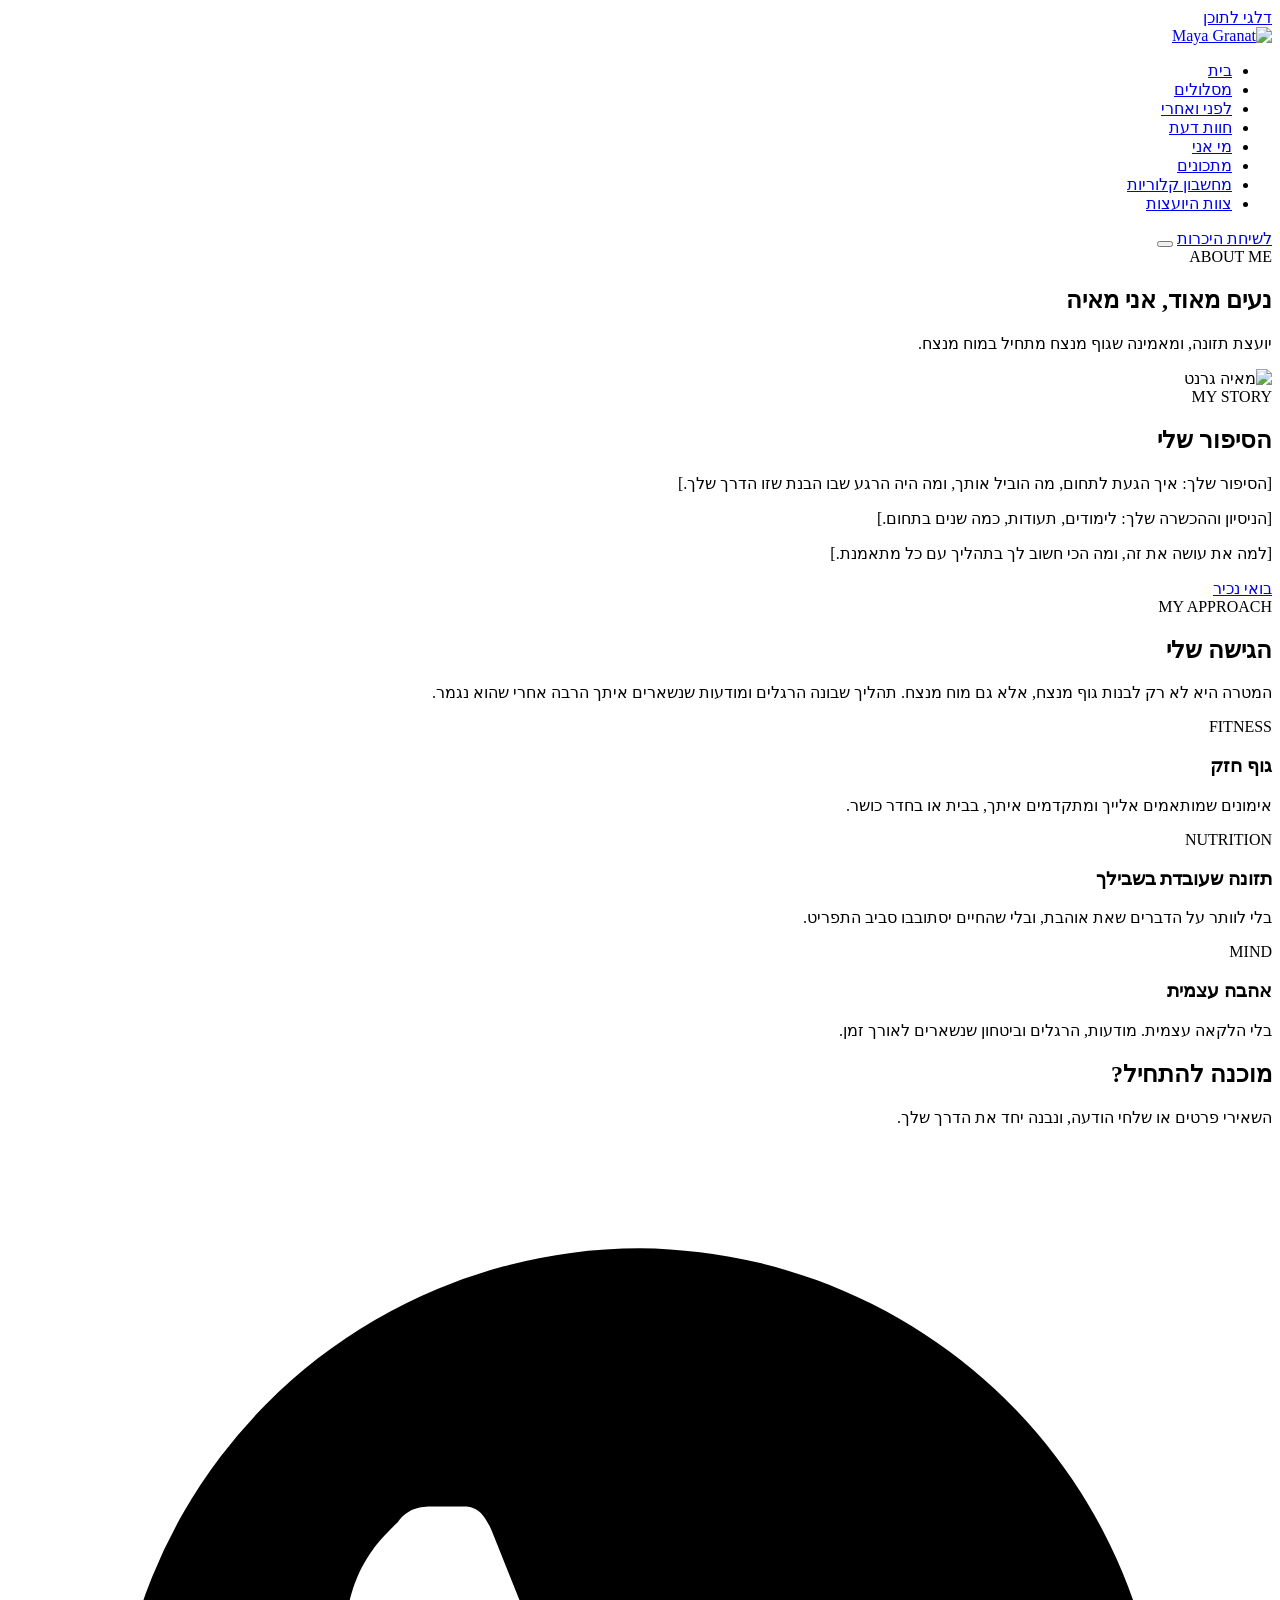
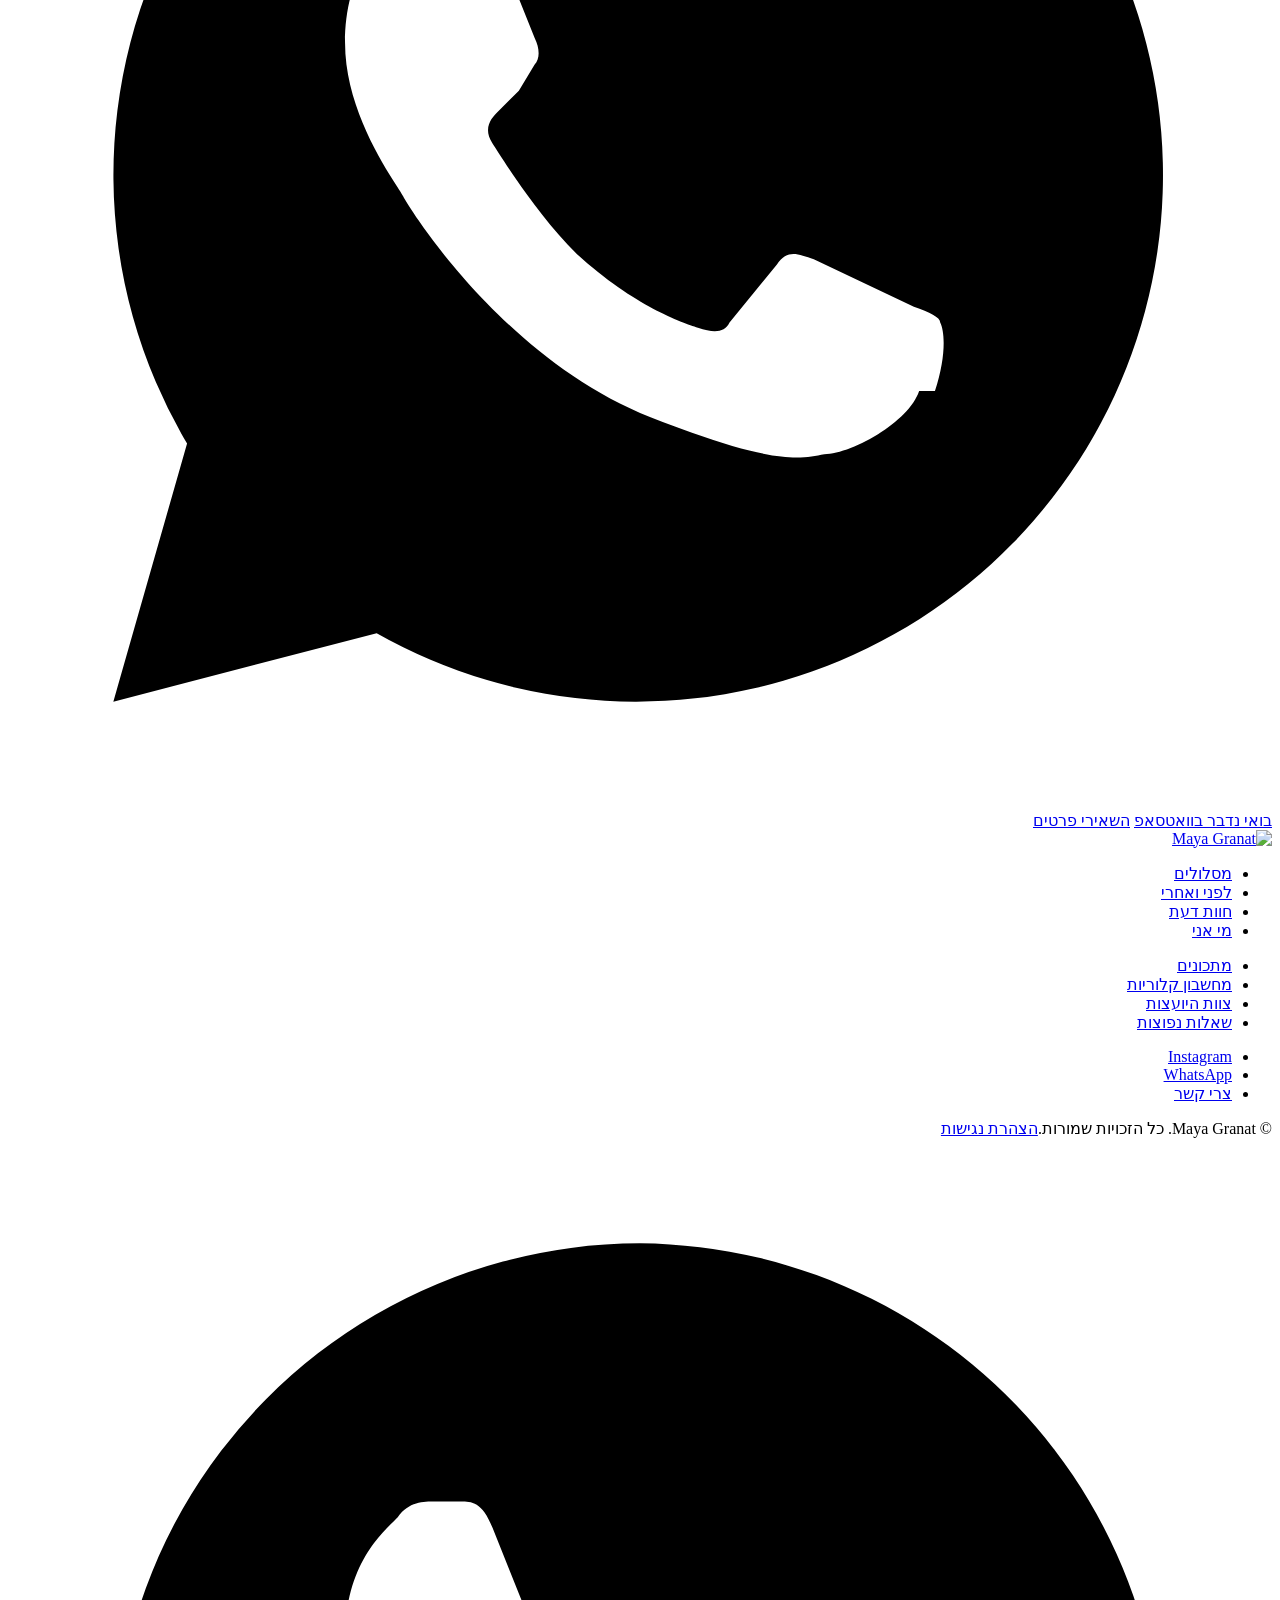
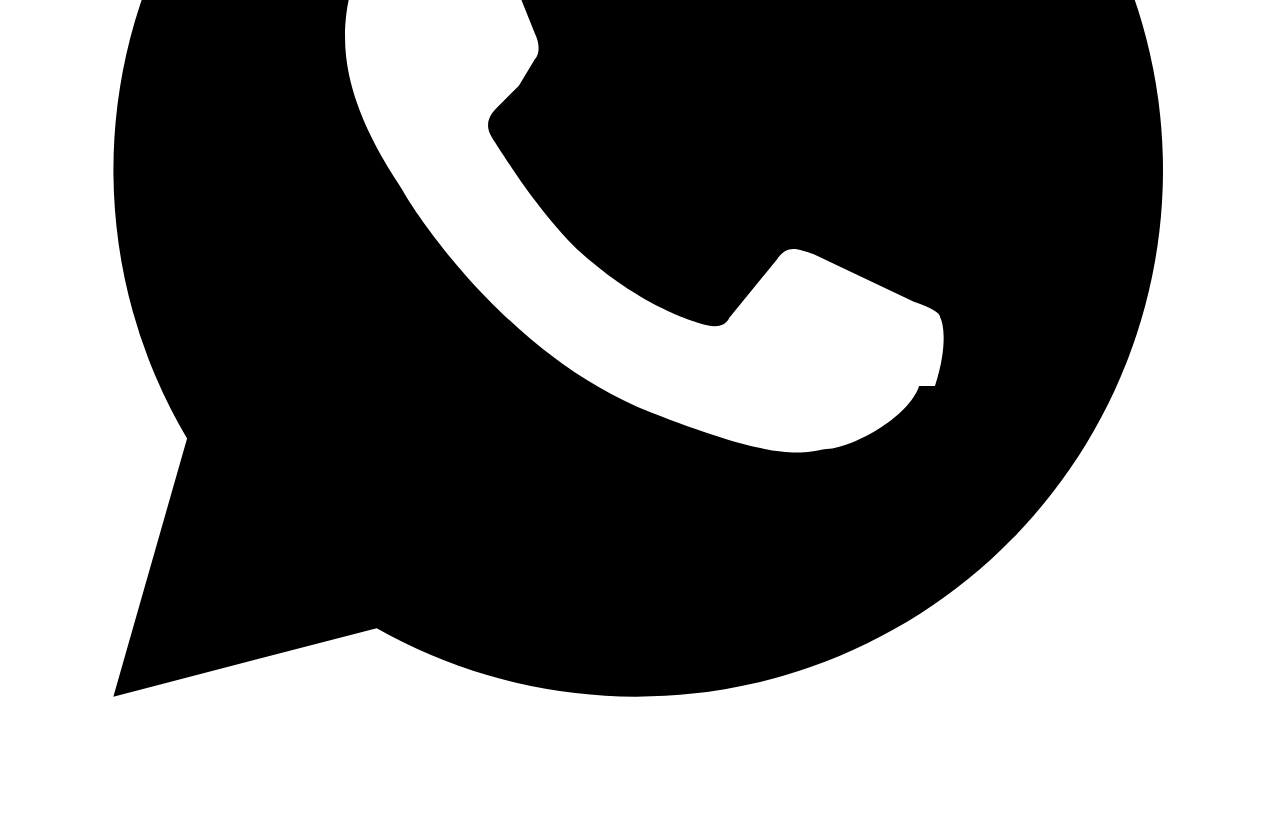
==== about.html @ b2dbed7e "Add files via upload" ====
<!DOCTYPE html>
<html lang="he" dir="rtl">
<head>
<meta charset="utf-8">
<meta name="viewport" content="width=device-width, initial-scale=1">
<title>מי אני | מאיה גרנט</title>
<meta name="description" content="מאיה גרנט, יועצת תזונה. ליווי בתזונה, אימונים ומיינד מתוך אהבה עצמית ובלי הלקאה עצמית.">
<meta name="robots" content="noindex, nofollow">
<meta property="og:title" content="מי אני | מאיה גרנט">
<meta property="og:description" content="מאיה גרנט, יועצת תזונה. ליווי בתזונה, אימונים ומיינד מתוך אהבה עצמית ובלי הלקאה עצמית.">
<meta property="og:image" content="https://mayagranat.com/assets/hero-1400.jpg">
<meta property="og:locale" content="he_IL">
<link rel="icon" type="image/png" href="assets/logo-mark-red.png">
<link rel="preconnect" href="https://fonts.googleapis.com">
<link rel="preconnect" href="https://fonts.gstatic.com" crossorigin>
<link href="https://fonts.googleapis.com/css2?family=Heebo:wght@200;300;400;500;600&display=swap" rel="stylesheet">
<link rel="stylesheet" href="assets/site.css">
</head>
<body class="page-about">
<a class="skip" href="#main">דלגי לתוכן</a>

<header id="hdr">
  <div class="wrap">
    <a href="index.html" aria-label="מאיה גרנט – דף הבית"><img class="mark" src="assets/logo-mark-cream.png" alt="Maya Granat"></a>
    <nav id="nav" aria-label="תפריט ראשי">
      <ul>
        <li><a data-p="index" href="index.html">בית</a></li>
        <li><a data-p="tracks" href="tracks.html">מסלולים</a></li>
        <li><a data-p="results" href="results.html">לפני ואחרי</a></li>
        <li><a data-p="reviews" href="reviews.html">חוות דעת</a></li>
        <li><a data-p="about" href="about.html">מי אני</a></li>
        <li><a data-p="recipes" href="recipes.html">מתכונים</a></li>
        <li><a data-p="calculator" href="calculator.html">מחשבון קלוריות</a></li>
        <li><a data-p="team" href="team.html">צוות היועצות</a></li>
      </ul>
    </nav>
    <a class="btn btn-red hdr-cta" href="index.html#contact">לשיחת היכרות</a>
    <button class="burger" aria-label="פתיחת תפריט" aria-controls="nav"><span></span><span></span><span></span></button>
  </div>
</header>

<main id="main">
<section class="page-hero">
  <div class="wrap">
    <span class="eyebrow">ABOUT ME</span>
    <h1>נעים מאוד, <b>אני מאיה</b></h1>
    <p class="lead">יועצת תזונה, ומאמינה שגוף מנצח מתחיל במוח מנצח.</p>
  </div>
</section>
<section>
  <div class="wrap about-grid">
    <div class="photo reveal"><picture><source srcset="assets/hero-800.webp" type="image/webp"><img src="assets/hero-1400.jpg" alt="מאיה גרנט" loading="lazy"></picture></div>
    <div class="reveal">
      <span class="eyebrow">MY STORY</span>
      <h2>הסיפור <b>שלי</b></h2>
      <p>[הסיפור שלך: איך הגעת לתחום, מה הוביל אותך, ומה היה הרגע שבו הבנת שזו הדרך שלך.]</p>
      <p>[הניסיון וההכשרה שלך: לימודים, תעודות, כמה שנים בתחום.]</p>
      <p>[למה את עושה את זה, ומה הכי חשוב לך בתהליך עם כל מתאמנת.]</p>
      <a class="btn btn-red wa-link" href="#" target="_blank" rel="noopener" style="margin-top:14px">בואי נכיר</a>
    </div>
  </div>
</section>
<section style="background:var(--sand)">
  <div class="wrap center">
    <span class="eyebrow">MY APPROACH</span>
    <h2>הגישה <b>שלי</b></h2>
    <p class="lead">המטרה היא לא רק לבנות גוף מנצח, אלא גם מוח מנצח. תהליך שבונה הרגלים ומודעות שנשארים איתך הרבה אחרי שהוא נגמר.</p>
    <div class="values">
      <div class="reveal"><span class="eyebrow">FITNESS</span><h3>גוף חזק</h3><p>אימונים שמותאמים אלייך ומתקדמים איתך, בבית או בחדר כושר.</p></div>
      <div class="reveal"><span class="eyebrow">NUTRITION</span><h3>תזונה שעובדת בשבילך</h3><p>בלי לוותר על הדברים שאת אוהבת, ובלי שהחיים יסתובבו סביב התפריט.</p></div>
      <div class="reveal"><span class="eyebrow">MIND</span><h3>אהבה עצמית</h3><p>בלי הלקאה עצמית. מודעות, הרגלים וביטחון שנשארים לאורך זמן.</p></div>
    </div>
  </div>
</section>
<section class="cta-band">
  <div class="wrap">
    <h2>מוכנה <b>להתחיל?</b></h2>
    <p>השאירי פרטים או שלחי הודעה, ונבנה יחד את הדרך שלך.</p>
    <div class="row">
      <a class="btn btn-cream wa-link" href="#" target="_blank" rel="noopener"><svg viewBox="0 0 24 24" aria-hidden="true"><use href="#wa-i"/></svg>בואי נדבר בוואטסאפ</a>
      <a class="btn btn-line" href="index.html#contact">השאירי פרטים</a>
    </div>
  </div>
</section>
</main>

<footer>
  <div class="wrap">
    <div class="top">
      <a href="index.html"><img class="flogo" src="assets/logo-full-cream.png" alt="Maya Granat"></a>
      <ul><li><a href="tracks.html">מסלולים</a></li><li><a href="results.html">לפני ואחרי</a></li><li><a href="reviews.html">חוות דעת</a></li><li><a href="about.html">מי אני</a></li></ul>
      <ul><li><a href="recipes.html">מתכונים</a></li><li><a href="calculator.html">מחשבון קלוריות</a></li><li><a href="team.html">צוות היועצות</a></li><li><a href="index.html#faq">שאלות נפוצות</a></li></ul>
      <ul><li><a class="ig-link" href="#" target="_blank" rel="noopener">Instagram</a></li><li><a class="wa-link" href="#" target="_blank" rel="noopener">WhatsApp</a></li><li><a href="index.html#contact">צרי קשר</a></li></ul>
    </div>
    <div class="bottom"><span>© <span id="yr"></span> Maya Granat. כל הזכויות שמורות.</span><span><a href="#">הצהרת נגישות</a></span></div>
  </div>
</footer>

<a class="float-wa wa-link" href="#" target="_blank" rel="noopener" aria-label="שליחת הודעה בוואטסאפ"><svg viewBox="0 0 24 24" aria-hidden="true"><use href="#wa-i"/></svg></a>

<svg width="0" height="0" style="position:absolute" aria-hidden="true"><symbol id="wa-i" viewBox="0 0 24 24"><path d="M12 2a10 10 0 0 0-8.6 15.1L2 22l5-1.3A10 10 0 1 0 12 2zm5.3 14.1c-.2.6-1.3 1.2-1.8 1.2-.5.1-1 .2-3.3-.7-2.8-1.1-4.6-4-4.7-4.2-.1-.2-1.1-1.5-1.1-2.9s.7-2 1-2.3c.2-.3.5-.3.7-.3h.5c.2 0 .4 0 .6.5l.8 2c.1.2.1.4 0 .5l-.3.5-.4.4c-.1.1-.3.3-.1.6.2.3.8 1.3 1.6 2.1 1.1 1 2 1.3 2.3 1.4.3.1.5.1.6-.1l.9-1.1c.2-.3.4-.2.7-.1l1.9.9c.3.1.5.2.5.3.1.2.1.7-.1 1.3z"/></symbol></svg>

<script src="assets/site.js"></script>

</body>
</html>
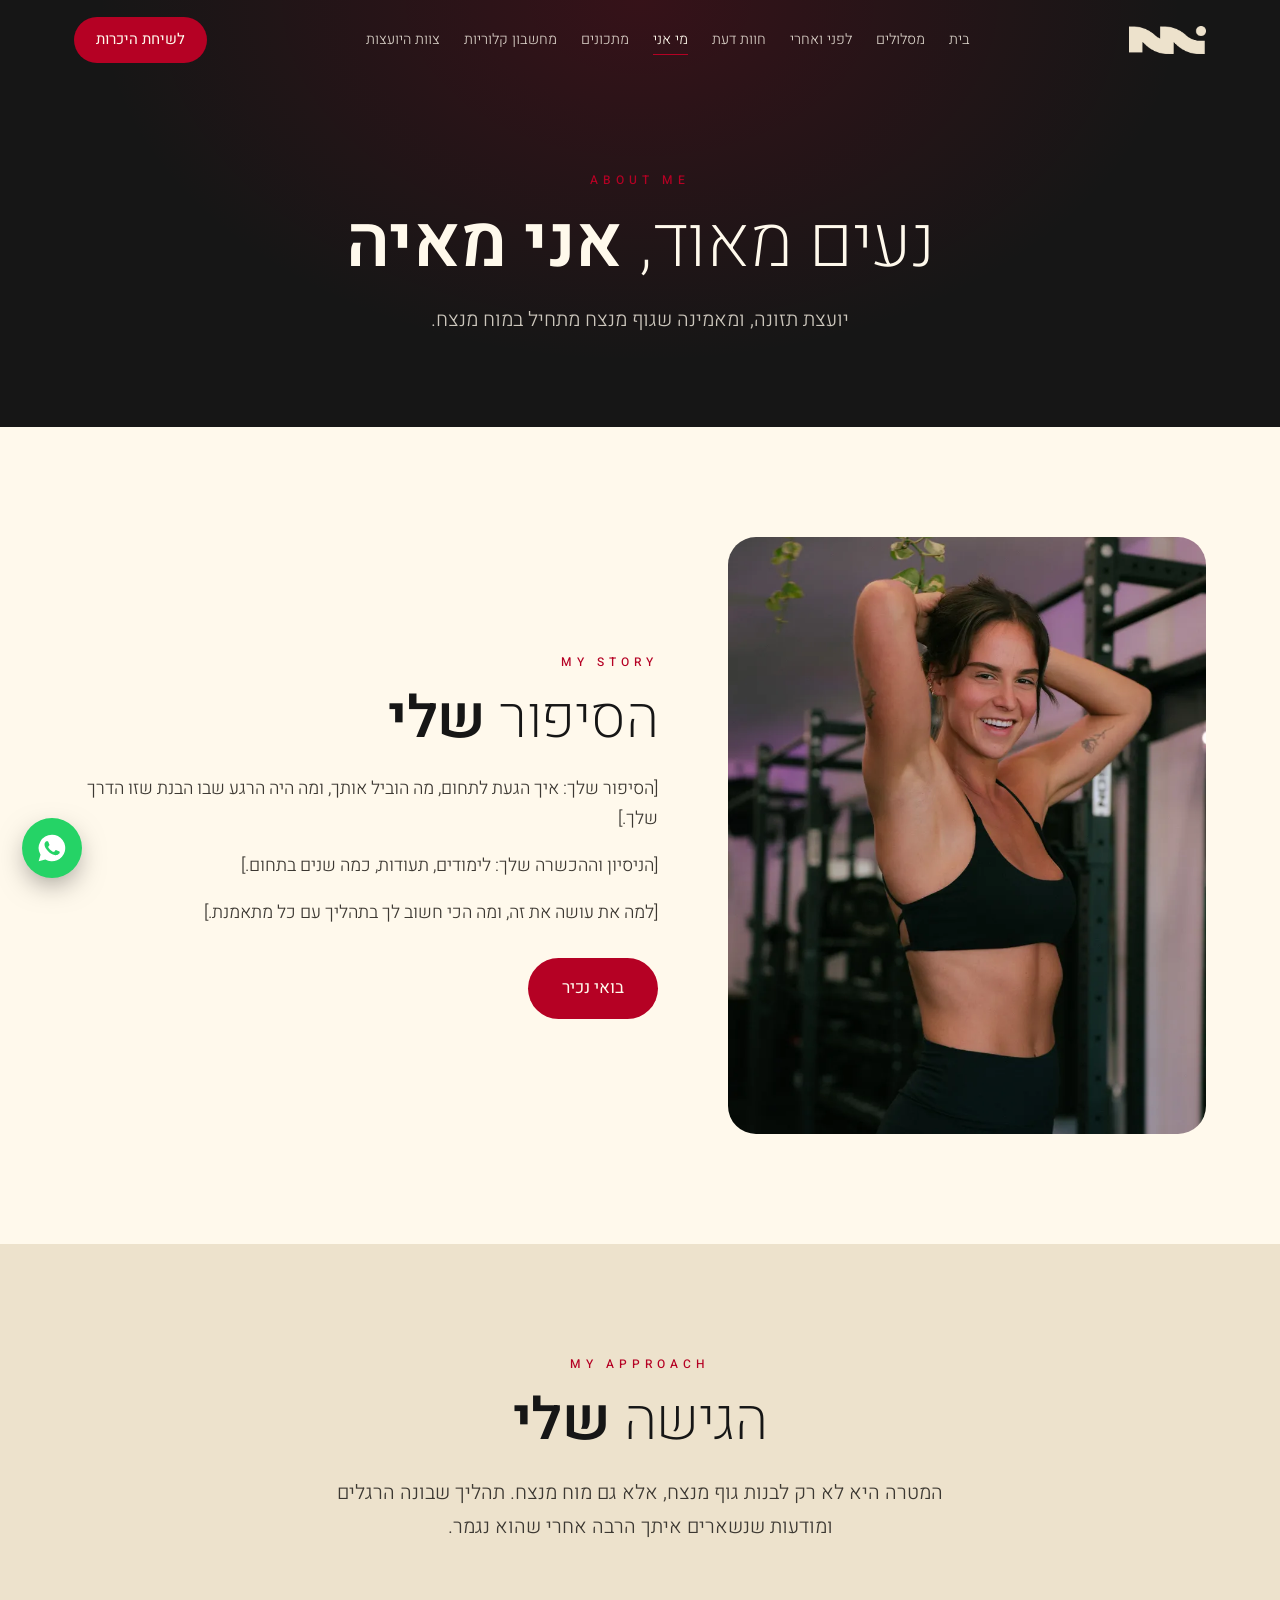
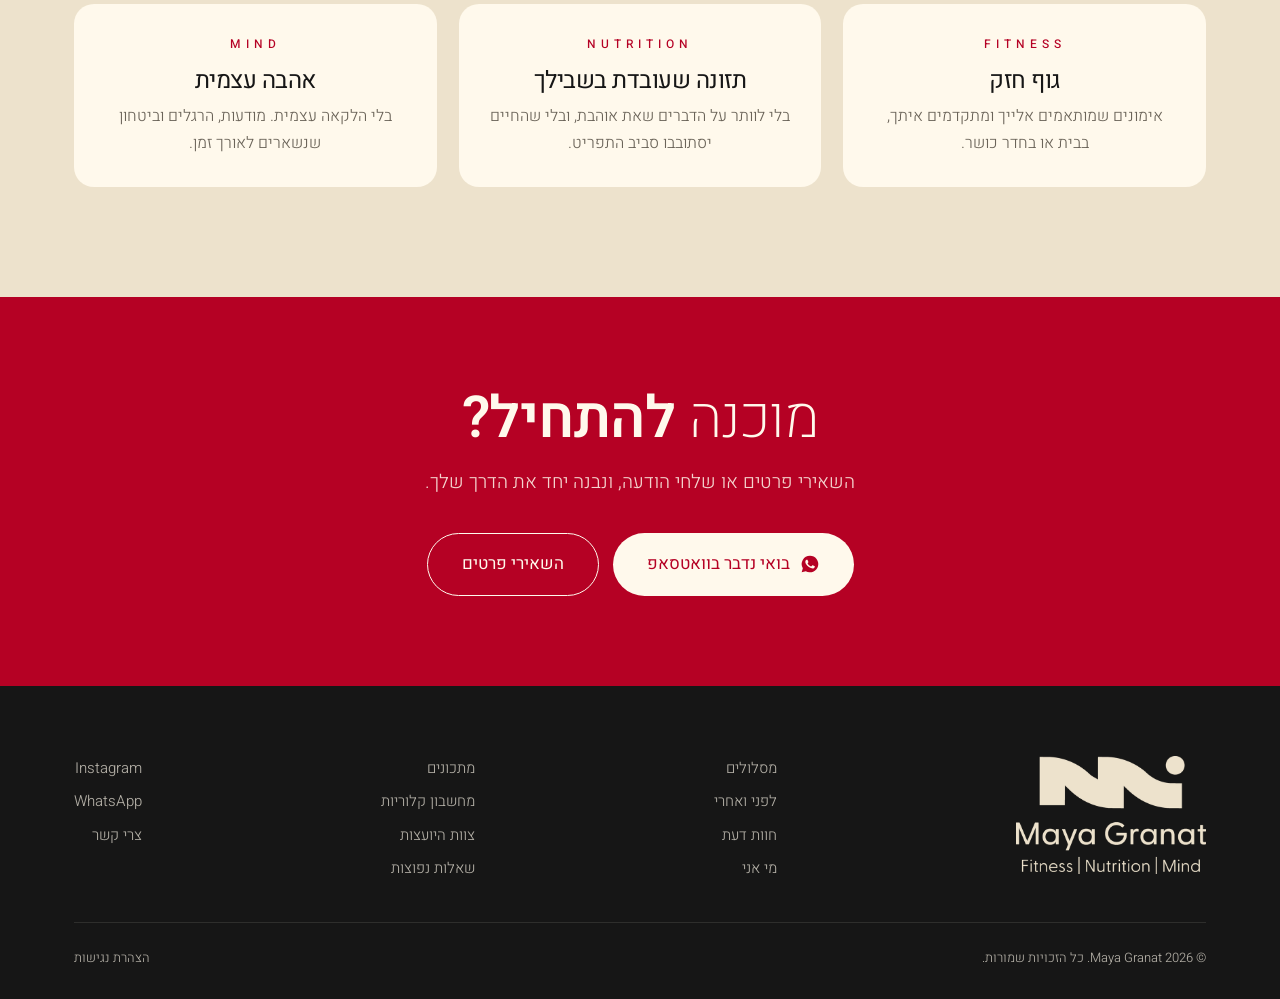
==== commit 871e0cf2: "Add files via upload" ====
--- a/about.html
+++ b/about.html
@@ -8,20 +8,20 @@
 <meta name="robots" content="noindex, nofollow">
 <meta property="og:title" content="מי אני | מאיה גרנט">
 <meta property="og:description" content="מאיה גרנט, יועצת תזונה. ליווי בתזונה, אימונים ומיינד מתוך אהבה עצמית ובלי הלקאה עצמית.">
-<meta property="og:image" content="https://mayagranat.com/assets/hero-1400.jpg">
+<meta property="og:image" content="https://mayagranat.com/hero-1400.jpg">
 <meta property="og:locale" content="he_IL">
-<link rel="icon" type="image/png" href="assets/logo-mark-red.png">
+<link rel="icon" type="image/png" href="logo-mark-red.png">
 <link rel="preconnect" href="https://fonts.googleapis.com">
 <link rel="preconnect" href="https://fonts.gstatic.com" crossorigin>
 <link href="https://fonts.googleapis.com/css2?family=Heebo:wght@200;300;400;500;600&display=swap" rel="stylesheet">
-<link rel="stylesheet" href="assets/site.css">
+<link rel="stylesheet" href="site.css">
 </head>
 <body class="page-about">
 <a class="skip" href="#main">דלגי לתוכן</a>
 
 <header id="hdr">
   <div class="wrap">
-    <a href="index.html" aria-label="מאיה גרנט – דף הבית"><img class="mark" src="assets/logo-mark-cream.png" alt="Maya Granat"></a>
+    <a href="index.html" aria-label="מאיה גרנט – דף הבית"><img class="mark" src="logo-mark-cream.png" alt="Maya Granat"></a>
     <nav id="nav" aria-label="תפריט ראשי">
       <ul>
         <li><a data-p="index" href="index.html">בית</a></li>
@@ -49,7 +49,7 @@
 </section>
 <section>
   <div class="wrap about-grid">
-    <div class="photo reveal"><picture><source srcset="assets/hero-800.webp" type="image/webp"><img src="assets/hero-1400.jpg" alt="מאיה גרנט" loading="lazy"></picture></div>
+    <div class="photo reveal"><picture><source srcset="hero-800.webp" type="image/webp"><img src="hero-1400.jpg" alt="מאיה גרנט" loading="lazy"></picture></div>
     <div class="reveal">
       <span class="eyebrow">MY STORY</span>
       <h2>הסיפור <b>שלי</b></h2>
@@ -87,7 +87,7 @@
 <footer>
   <div class="wrap">
     <div class="top">
-      <a href="index.html"><img class="flogo" src="assets/logo-full-cream.png" alt="Maya Granat"></a>
+      <a href="index.html"><img class="flogo" src="logo-full-cream.png" alt="Maya Granat"></a>
       <ul><li><a href="tracks.html">מסלולים</a></li><li><a href="results.html">לפני ואחרי</a></li><li><a href="reviews.html">חוות דעת</a></li><li><a href="about.html">מי אני</a></li></ul>
       <ul><li><a href="recipes.html">מתכונים</a></li><li><a href="calculator.html">מחשבון קלוריות</a></li><li><a href="team.html">צוות היועצות</a></li><li><a href="index.html#faq">שאלות נפוצות</a></li></ul>
       <ul><li><a class="ig-link" href="#" target="_blank" rel="noopener">Instagram</a></li><li><a class="wa-link" href="#" target="_blank" rel="noopener">WhatsApp</a></li><li><a href="index.html#contact">צרי קשר</a></li></ul>
@@ -100,7 +100,7 @@
 
 <svg width="0" height="0" style="position:absolute" aria-hidden="true"><symbol id="wa-i" viewBox="0 0 24 24"><path d="M12 2a10 10 0 0 0-8.6 15.1L2 22l5-1.3A10 10 0 1 0 12 2zm5.3 14.1c-.2.6-1.3 1.2-1.8 1.2-.5.1-1 .2-3.3-.7-2.8-1.1-4.6-4-4.7-4.2-.1-.2-1.1-1.5-1.1-2.9s.7-2 1-2.3c.2-.3.5-.3.7-.3h.5c.2 0 .4 0 .6.5l.8 2c.1.2.1.4 0 .5l-.3.5-.4.4c-.1.1-.3.3-.1.6.2.3.8 1.3 1.6 2.1 1.1 1 2 1.3 2.3 1.4.3.1.5.1.6-.1l.9-1.1c.2-.3.4-.2.7-.1l1.9.9c.3.1.5.2.5.3.1.2.1.7-.1 1.3z"/></symbol></svg>
 
-<script src="assets/site.js"></script>
+<script src="site.js"></script>
 
 </body>
 </html>
--- a/site.css
+++ b/site.css
@@ -0,0 +1,321 @@
+:root{
+  --black:#161616; --red:#b50124; --red-d:#8f001c;
+  --cream:#fff9ec; --sand:#ede2cc; --muted:#6b6459; --line:#16161618;
+  --wa:#25D366; --r:18px; --max:1180px;
+}
+*{box-sizing:border-box;margin:0;padding:0}
+html{scroll-behavior:smooth}
+body{font-family:'Heebo',system-ui,sans-serif;font-weight:300;color:var(--black);background:var(--cream);line-height:1.7;-webkit-font-smoothing:antialiased}
+img{max-width:100%;display:block}
+a{color:inherit;text-decoration:none}
+.skip{position:absolute;right:10px;top:-80px;background:var(--red);color:#fff;padding:10px 16px;z-index:100;border-radius:8px}
+.skip:focus{top:10px}
+.wrap{max-width:var(--max);margin:0 auto;padding:0 24px}
+section{padding:110px 0;scroll-margin-top:70px}
+.eyebrow{display:block;font-size:12px;letter-spacing:5px;color:var(--red);font-weight:500;direction:ltr;margin-bottom:14px}
+.eyebrow,.feature .num{text-align:right}
+.center{text-align:center}
+.center .eyebrow{text-align:center}
+h1,h2,h3{font-weight:200;line-height:1.12;letter-spacing:-.5px}
+h2{font-size:clamp(34px,5vw,58px);margin-bottom:22px}
+h1 b,h2 b{font-weight:600}
+.red{color:var(--red)}
+.lead{font-size:clamp(17px,1.6vw,20px);color:#3c3832;max-width:640px}
+.center .lead{margin-inline:auto}
+.nw{display:inline-block}
+.btn{display:inline-flex;align-items:center;gap:10px;padding:16px 34px;border-radius:50px;font-weight:400;font-size:17px;transition:.25s;cursor:pointer;border:0;font-family:inherit}
+.btn-red{background:var(--red);color:var(--cream)}.btn-red:hover{background:var(--red-d);transform:translateY(-2px)}
+.btn-line{border:1px solid currentColor;background:transparent}.btn-line:hover{background:#ffffff14}
+.btn svg{width:20px;height:20px;fill:currentColor}
+.ph{background:radial-gradient(circle at 30% 25%,#ffffff26 0,transparent 45%),linear-gradient(140deg,#6b5547,#2a2420);color:#fff9;display:flex;align-items:flex-end;padding:16px;font-size:13px;border-radius:var(--r)}
+.reveal{opacity:0;transform:translateY(26px);transition:opacity .9s ease,transform .9s ease}
+.reveal.in{opacity:1;transform:none}
+
+/* header */
+header{position:fixed;inset:0 0 auto;z-index:50;transition:background .35s}
+header .wrap{display:flex;align-items:center;justify-content:space-between;height:80px}
+header.solid{background:#161616f2;backdrop-filter:blur(8px)}
+header .mark{height:28px;width:auto}
+nav ul{display:flex;gap:30px;list-style:none;font-size:15px;color:#fff9ecd0}
+nav a:hover{color:#fff}
+.hdr-cta{font-size:15px;padding:10px 22px}
+.burger{display:none;background:none;border:0;cursor:pointer;width:34px;height:34px}
+.burger span{display:block;height:1.5px;background:var(--cream);margin:7px 0}
+
+/* hero */
+.hero{position:relative;min-height:100vh;min-height:100svh;display:flex;align-items:center;justify-content:flex-start;color:var(--cream);background:var(--black);overflow:hidden;padding:110px 0 80px}
+.hero .photo{position:absolute;top:0;bottom:0;left:0;width:50%}
+.hero .photo img{width:100%;height:100%;object-fit:cover;object-position:50% 22%}
+.hero .photo::after{content:'';position:absolute;inset:0;background:linear-gradient(to left,#161616 0%,#16161600 38%),linear-gradient(0deg,#161616cc 0%,#16161600 30%)}
+.hero .in{position:relative;z-index:2;width:50%;padding:0 5vw;text-align:center}
+.hero .logo{width:min(270px,60vw);margin:0 auto 40px}
+.hero h1{font-size:clamp(42px,5.6vw,80px);margin-bottom:22px}
+.hero p{font-size:clamp(17px,1.6vw,20px);color:#fff9ecd9;max-width:470px;margin:0 auto 38px}
+.hero .ctas{display:flex;gap:14px;justify-content:center;flex-wrap:wrap}
+
+/* here */
+.here{background:var(--cream)}
+.here .box{max-width:780px;margin:0 auto;text-align:center}
+.here p{font-size:clamp(18px,1.7vw,21px);color:#3c3832;margin-bottom:18px}
+.here .strong{font-size:clamp(22px,2.4vw,30px);font-weight:400;color:var(--black);margin:34px 0}
+.here .strong b{color:var(--red);font-weight:500}
+
+/* before/after */
+.ba{background:var(--black);color:var(--cream);padding:100px 0 90px;overflow:hidden}
+.ba .sub{color:#fff9ecaa;margin-bottom:50px}
+.track{display:flex;gap:18px;width:max-content;animation:slide 45s linear infinite;direction:ltr}
+.ba:hover .track{animation-play-state:paused}
+.track .ph{width:260px;aspect-ratio:3/4;flex:none;background:linear-gradient(140deg,#4c3d35,#221d1a)}
+@keyframes slide{to{transform:translateX(-50%)}}
+
+/* pillars */
+.pillars{background:var(--black);color:var(--cream);padding:0;border-top:1px solid #fff9ec1f}
+.pillars .row{display:grid;grid-template-columns:repeat(3,1fr)}
+.pillars .col{padding:80px 44px;border-left:1px solid #fff9ec1f}
+.pillars .col:last-child{border-left:0}
+.pillars h3{font-size:34px;margin:6px 0 14px}
+.pillars p{color:#fff9ecb0;font-size:16px}
+
+/* steps */
+.steps .grid{display:grid;grid-template-columns:repeat(4,1fr);gap:28px;margin-top:60px}
+.step .n{font-size:64px;font-weight:200;color:var(--red);line-height:1}
+.step h3{font-size:21px;font-weight:500;margin:14px 0 8px;line-height:1.35}
+.step p{color:var(--muted);font-size:16px}
+
+/* journey */
+.journey{background:var(--sand)}
+.journey .grid{display:grid;grid-template-columns:1.1fr 1fr;gap:60px;align-items:start}
+.journey ul{list-style:none;margin-top:26px}
+.journey li{display:flex;gap:18px;padding:16px 0;border-bottom:1px solid var(--line)}
+.journey li i{flex:none;width:10px;height:10px;border-radius:50%;background:var(--red);margin-top:10px}
+.journey li b{font-weight:500;display:block;font-size:18px}
+.journey li span{color:var(--muted);font-size:16px}
+.duo{display:grid;gap:16px;position:sticky;top:110px}
+.duo .card{background:var(--cream);border-radius:var(--r);padding:34px 30px}
+.duo .card small{color:var(--red);letter-spacing:3px;font-size:11px;font-weight:500}
+.duo .card h3{font-size:28px;font-weight:300;margin:8px 0}
+.duo .card p{font-size:16px;color:var(--muted)}
+.duo .card.dark{background:var(--black);color:var(--cream)}
+.duo .card.dark p{color:#fff9ecb0}
+
+/* app */
+.app{background:var(--black);color:var(--cream)}
+.app .head{text-align:center;margin-bottom:80px}
+.app .head .lead{color:#fff9ecc0}
+.feature{display:grid;grid-template-columns:1fr 1fr;gap:70px;align-items:center;max-width:980px;margin:0 auto 110px}
+.feature:last-child{margin-bottom:0}
+.feature:nth-child(even) .iphone{order:-1}
+.feature .num{font-size:14px;letter-spacing:4px;color:var(--red);font-weight:500;direction:ltr;display:block;margin-bottom:10px}
+.feature h3{font-size:clamp(28px,3.2vw,40px);margin-bottom:14px}
+.feature p{color:#fff9ecb8;font-size:18px;max-width:420px}
+.iphone{position:relative;width:min(280px,72vw);margin:0 auto;padding:11px;border-radius:52px;background:linear-gradient(145deg,#3a3a3c,#1c1c1e);box-shadow:0 0 0 2px #4a4a4c inset,0 40px 80px -30px #000,0 0 120px -40px #b5012455}
+.iphone::before{content:'';position:absolute;top:24px;left:50%;transform:translateX(-50%);width:84px;height:25px;border-radius:20px;background:#000;z-index:2}
+.iphone::after{content:'';position:absolute;right:-3px;top:150px;width:3px;height:70px;border-radius:2px;background:#2c2c2e}
+.iphone img{border-radius:42px;width:100%;aspect-ratio:1320/2868;object-fit:cover;background:#fff}
+
+/* faq */
+.faq .list{max-width:820px;margin:50px auto 0}
+details{border-bottom:1px solid var(--line);padding:24px 0}
+summary{list-style:none;cursor:pointer;font-size:20px;font-weight:400;display:flex;justify-content:space-between;gap:20px}
+summary::-webkit-details-marker{display:none}
+summary::after{content:'+';color:var(--red);font-size:28px;line-height:1;font-weight:200;transition:.3s;flex:none}
+details[open] summary::after{transform:rotate(45deg)}
+details p{color:var(--muted);margin-top:12px;font-size:17px}
+
+/* contact */
+.contact{background:var(--red);color:var(--cream)}
+.contact .grid{display:grid;grid-template-columns:1fr 1fr;gap:60px;align-items:center}
+.contact .eyebrow{color:var(--sand)}
+.contact p.lead{color:#fff9ecd9}
+form{background:var(--cream);color:var(--black);border-radius:24px;padding:40px 36px;display:grid;gap:16px}
+form label{font-size:14px;font-weight:500;display:grid;gap:6px}
+form input,form select{font-family:inherit;font-size:17px;padding:14px 16px;border:1px solid #16161630;border-radius:12px;background:#fff;color:var(--black);font-weight:300}
+form input:focus,form select:focus{outline:2px solid var(--red);border-color:transparent}
+form .btn{justify-content:center;margin-top:8px}
+form .note{font-size:13px;color:var(--muted);text-align:center}
+.thanks{display:none;text-align:center;padding:30px 0}
+.wa-alt{margin-top:28px}
+
+/* footer */
+footer{background:var(--black);color:#fff9ecaa;padding:70px 0 30px;font-size:15px}
+footer .top{display:flex;justify-content:space-between;align-items:flex-start;gap:40px;flex-wrap:wrap;padding-bottom:40px;border-bottom:1px solid #fff9ec1a}
+footer .flogo{width:190px}
+footer ul{list-style:none;display:grid;gap:8px}
+footer a:hover{color:var(--cream)}
+footer .bottom{display:flex;justify-content:space-between;gap:16px;flex-wrap:wrap;padding-top:24px;font-size:13px}
+
+.float-wa{position:fixed;bottom:22px;left:22px;z-index:60;width:60px;height:60px;border-radius:50%;background:var(--wa);display:flex;align-items:center;justify-content:center;box-shadow:0 10px 30px -8px #0008;transition:.25s}
+.float-wa:hover{transform:scale(1.08)}
+.float-wa svg{width:32px;height:32px;fill:#fff}
+
+@media (max-width:900px){
+  section{padding:80px 0}
+  nav{display:none;position:fixed;inset:80px 0 auto;background:#161616f7;padding:20px 24px 30px}
+  nav.open{display:block}
+  nav ul{flex-direction:column;gap:18px;font-size:18px}
+  .burger{display:block}
+  .hdr-cta{display:none}
+  .hero{align-items:flex-end;padding-bottom:60px}
+  .hero .photo{width:100%}
+  .hero .photo img{object-position:50% 15%}
+  .hero .photo::after{background:linear-gradient(0deg,#161616 0%,#161616e6 32%,#16161633 62%,#16161666 100%)}
+  .hero .in{width:100%;padding:0 24px}
+  .hero .logo{width:190px;margin-bottom:26px}
+  .journey .grid,.contact .grid{grid-template-columns:1fr;gap:40px}
+  .duo{position:static}
+  .pillars .row{grid-template-columns:1fr}
+  .pillars .col{border-left:0;border-bottom:1px solid #fff9ec1f;padding:50px 24px}
+  .steps .grid{grid-template-columns:1fr 1fr}
+  .feature{grid-template-columns:1fr;gap:36px;text-align:center;margin-bottom:90px}
+  .feature:nth-child(even) .iphone{order:0}
+  .feature p{margin:0 auto}
+  .feature .num{text-align:center}
+  form{padding:30px 22px}
+}
+@media (max-width:520px){.steps .grid{grid-template-columns:1fr}.track .ph{width:200px}}
+@media (prefers-reduced-motion:reduce){.track{animation:none}.reveal{opacity:1;transform:none}html{scroll-behavior:auto}}
+
+/* ===== nav (7 items) ===== */
+nav ul{gap:24px;font-size:14.5px}
+nav a.active{color:var(--cream);border-bottom:1px solid var(--red);padding-bottom:4px}
+.more{margin-top:46px}
+@media (max-width:1120px){
+  nav{display:none;position:fixed;inset:80px 0 auto;background:#161616f7;padding:20px 24px 30px}
+  nav.open{display:block}
+  nav ul{flex-direction:column;gap:18px;font-size:18px}
+  .burger{display:block}
+}
+
+/* ===== inner pages ===== */
+.page-hero{background:var(--black);color:var(--cream);text-align:center;padding:170px 0 90px;position:relative;overflow:hidden}
+.page-hero::before{content:'';position:absolute;inset:0;background:radial-gradient(ellipse at 50% 0%,#b5012433 0,transparent 60%)}
+.page-hero .wrap{position:relative}
+.page-hero h1{font-size:clamp(40px,6vw,72px);margin-bottom:18px}
+.page-hero .lead{color:#fff9ecc8;margin:0 auto}
+.page-hero .eyebrow{text-align:center}
+.todo{display:inline-block;background:#b5012418;color:var(--red);border:1px dashed var(--red);border-radius:8px;padding:2px 10px;font-size:14px;font-weight:400}
+
+.cta-band{background:var(--red);color:var(--cream);text-align:center;padding:90px 0}
+.cta-band h2{margin-bottom:14px}
+.cta-band p{color:#fff9ecd9;margin:0 auto 34px;max-width:560px;font-size:19px}
+.cta-band .row{display:flex;gap:14px;justify-content:center;flex-wrap:wrap}
+.btn-cream{background:var(--cream);color:var(--red)}.btn-cream:hover{transform:translateY(-2px)}
+
+/* tracks */
+.tracks{display:grid;grid-template-columns:repeat(3,1fr);gap:22px;align-items:stretch}
+.track-card{background:#fff;border:1px solid var(--line);border-radius:24px;padding:40px 32px;display:flex;flex-direction:column;position:relative}
+.track-card.featured{background:var(--black);color:var(--cream);border-color:var(--black);transform:translateY(-14px)}
+.track-card .badge{position:absolute;top:-13px;right:32px;background:var(--red);color:var(--cream);font-size:13px;padding:4px 14px;border-radius:20px;font-weight:400}
+.track-card small{color:var(--red);letter-spacing:4px;font-size:11px;font-weight:500;direction:ltr;text-align:right}
+.track-card h3{font-size:34px;margin:8px 0 6px}
+.track-card .for{color:var(--muted);font-size:16px;margin-bottom:22px}
+.track-card.featured .for{color:#fff9ecaa}
+.track-card ul{list-style:none;flex:1;margin-bottom:28px}
+.track-card li{padding:10px 0;border-bottom:1px solid var(--line);font-size:16px;display:flex;gap:10px}
+.track-card.featured li{border-color:#fff9ec1f}
+.track-card li::before{content:'✓';color:var(--red);font-weight:600}
+.track-card .price{font-size:15px;color:var(--muted);margin-bottom:16px}
+.track-card.featured .price{color:#fff9ecaa}
+.track-card .btn{justify-content:center}
+.compare{max-width:900px;margin:90px auto 0}
+.compare table{width:100%;border-collapse:collapse;font-size:16px}
+.compare th,.compare td{padding:14px 12px;border-bottom:1px solid var(--line);text-align:center}
+.compare th:first-child,.compare td:first-child{text-align:right}
+.compare thead th{font-weight:500}
+.compare .y{color:var(--red);font-weight:600}
+
+/* results gallery */
+.gallery{display:grid;grid-template-columns:repeat(3,1fr);gap:20px}
+.gallery figure{margin:0}
+.gallery .ph{aspect-ratio:4/5;background:linear-gradient(140deg,#d9c9b0,#b9a68a);color:#0007}
+.gallery figcaption{font-size:15px;color:var(--muted);padding:12px 4px 0}
+.gallery figcaption b{color:var(--black);font-weight:500}
+
+/* reviews */
+.reviews{columns:3 300px;column-gap:20px}
+.review{break-inside:avoid;background:#fff;border:1px solid var(--line);border-radius:20px;padding:28px 26px;margin-bottom:20px}
+.review .q{font-size:46px;line-height:.6;color:var(--red);font-weight:600;font-family:Georgia,serif}
+.review p{font-size:17px;margin:10px 0 16px}
+.review .who{font-size:14px;color:var(--muted)}
+.review.shot .ph{aspect-ratio:9/16;background:linear-gradient(140deg,#e9dfcc,#cdbb9c);color:#0007;margin:-8px -6px 0}
+
+/* about */
+.about-grid{display:grid;grid-template-columns:.9fr 1.1fr;gap:70px;align-items:center}
+.about-grid .photo{border-radius:28px;overflow:hidden;aspect-ratio:4/5}
+.about-grid .photo img{width:100%;height:100%;object-fit:cover;object-position:50% 20%}
+.about-grid p{font-size:18px;color:#3c3832;margin-bottom:16px}
+.values{display:grid;grid-template-columns:repeat(3,1fr);gap:22px;margin-top:60px}
+.values div{background:var(--cream);border-radius:20px;padding:30px 26px}
+.values h3{font-size:24px;font-weight:400;margin:6px 0 8px}
+.values p{color:var(--muted);font-size:16px}
+
+/* recipes */
+.cats{display:grid;grid-template-columns:repeat(3,1fr);gap:20px;margin-bottom:70px}
+.cat{position:relative;border-radius:22px;overflow:hidden;aspect-ratio:16/10;color:var(--cream);display:flex;align-items:flex-end}
+.cat img{position:absolute;inset:0;width:100%;height:100%;object-fit:cover;transition:.6s}
+.cat:hover img{transform:scale(1.05)}
+.cat::after{content:'';position:absolute;inset:0;background:linear-gradient(0deg,#161616d9,#16161600 60%)}
+.cat span{position:relative;z-index:1;padding:22px 24px;font-size:24px;font-weight:400}
+.chips{display:flex;gap:10px;justify-content:center;flex-wrap:wrap;margin-bottom:40px}
+.chips button{font-family:inherit;font-size:15px;padding:9px 20px;border-radius:30px;border:1px solid #16161630;background:transparent;cursor:pointer}
+.chips button.on{background:var(--black);color:var(--cream);border-color:var(--black)}
+.recipes{display:grid;grid-template-columns:repeat(3,1fr);gap:22px}
+.recipe{background:#fff;border-radius:20px;overflow:hidden;border:1px solid var(--line)}
+.recipe .ph{border-radius:0;aspect-ratio:4/3;background:linear-gradient(140deg,#e9dfcc,#cdbb9c);color:#0007}
+.recipe .body{padding:20px 22px 24px}
+.recipe h3{font-size:20px;font-weight:500;margin-bottom:10px}
+.tags{display:flex;gap:8px;flex-wrap:wrap}
+.tags span{font-size:13px;background:var(--cream);border-radius:20px;padding:3px 12px;color:var(--muted)}
+.tags span.p{color:var(--red)}
+
+/* calculator */
+.calc{display:grid;grid-template-columns:1fr 1fr;gap:40px;align-items:start}
+.calc form{background:#fff;border:1px solid var(--line)}
+.seg{display:flex;border:1px solid #16161630;border-radius:12px;overflow:hidden}
+.seg label{flex:1;display:block;cursor:pointer}
+.seg input{position:absolute;opacity:0;pointer-events:none}
+.seg span{display:block;text-align:center;padding:12px 6px;font-weight:300;font-size:16px}
+.seg input:checked + span{background:var(--black);color:var(--cream)}
+.seg input:focus-visible + span{outline:2px solid var(--red)}
+.row2{display:grid;grid-template-columns:repeat(3,1fr);gap:12px}
+.result{background:var(--black);color:var(--cream);border-radius:24px;padding:40px 36px;position:sticky;top:110px}
+.result .big{font-size:clamp(56px,7vw,84px);font-weight:200;line-height:1;color:var(--cream)}
+.result .big small{font-size:20px;color:#fff9ecaa}
+.result .lbl{color:#fff9ecaa;font-size:15px;margin-bottom:8px}
+.result .grid3{display:grid;grid-template-columns:repeat(3,1fr);gap:12px;margin:28px 0}
+.result .grid3 div{background:#ffffff0f;border-radius:14px;padding:16px 12px;text-align:center}
+.result .grid3 b{display:block;font-size:24px;font-weight:300}
+.result .grid3 span{font-size:13px;color:#fff9ecaa}
+.result .note{font-size:13px;color:#fff9ec88;margin-top:18px}
+.result .empty{color:#fff9ecaa;font-size:18px}
+
+/* team */
+.team{display:grid;grid-template-columns:repeat(4,1fr);gap:22px}
+.member{text-align:center}
+.member .ph{aspect-ratio:1;border-radius:50%;background:linear-gradient(140deg,#e9dfcc,#cdbb9c);color:#0007;justify-content:center;align-items:center;margin-bottom:18px}
+.member h3{font-size:22px;font-weight:500}
+.member .role{color:var(--red);font-size:14px;margin-bottom:8px}
+.member p{color:var(--muted);font-size:15px}
+.lead-maya{display:grid;grid-template-columns:auto 1fr;gap:40px;align-items:center;background:var(--black);color:var(--cream);border-radius:28px;padding:40px;margin-bottom:70px}
+.lead-maya img{width:200px;height:200px;border-radius:50%;object-fit:cover;object-position:50% 18%}
+.lead-maya p{color:#fff9ecc0;font-size:17px}
+.split{display:grid;grid-template-columns:1fr 1fr;gap:22px;margin-top:70px}
+.split div{background:var(--sand);border-radius:22px;padding:34px 30px}
+.split h3{font-size:26px;font-weight:300;margin-bottom:10px}
+.split li{margin-right:20px;color:#3c3832;padding:4px 0}
+
+@media (max-width:900px){
+  .tracks,.gallery,.recipes,.cats,.values,.about-grid,.calc,.split{grid-template-columns:1fr}
+  .track-card.featured{transform:none}
+  .team{grid-template-columns:1fr 1fr}
+  .result{position:static}
+  .lead-maya{grid-template-columns:1fr;text-align:center}
+  .lead-maya img{margin:0 auto}
+  .page-hero{padding:140px 0 70px}
+  .compare{overflow-x:auto}
+}
+@media (max-width:600px){.gallery,.recipes{grid-template-columns:1fr 1fr;gap:12px}.recipe .body{padding:14px}.recipe h3{font-size:16px}.team{grid-template-columns:1fr 1fr;gap:16px}.row2{grid-template-columns:1fr 1fr}}
+form input,form select{min-width:0;width:100%}
+.calc > *{min-width:0}
+
+.seg input{width:1px;height:1px}
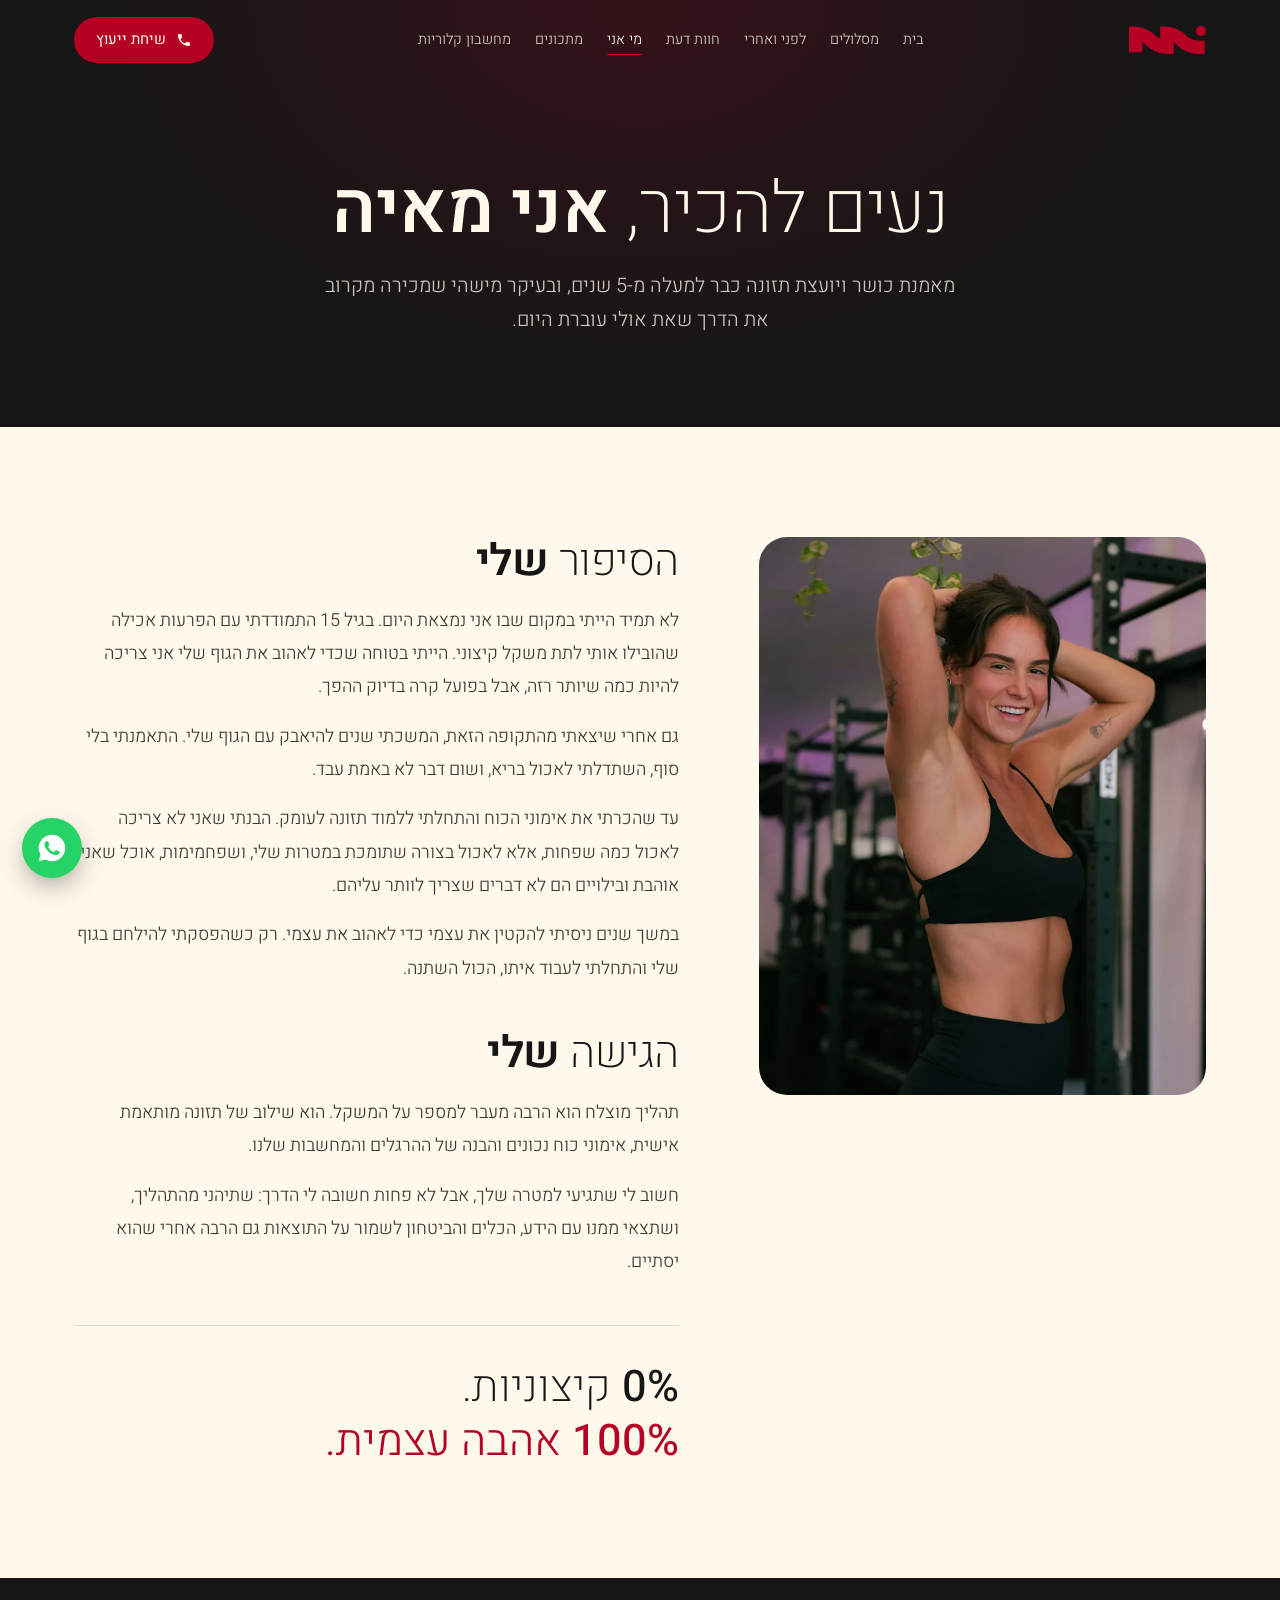
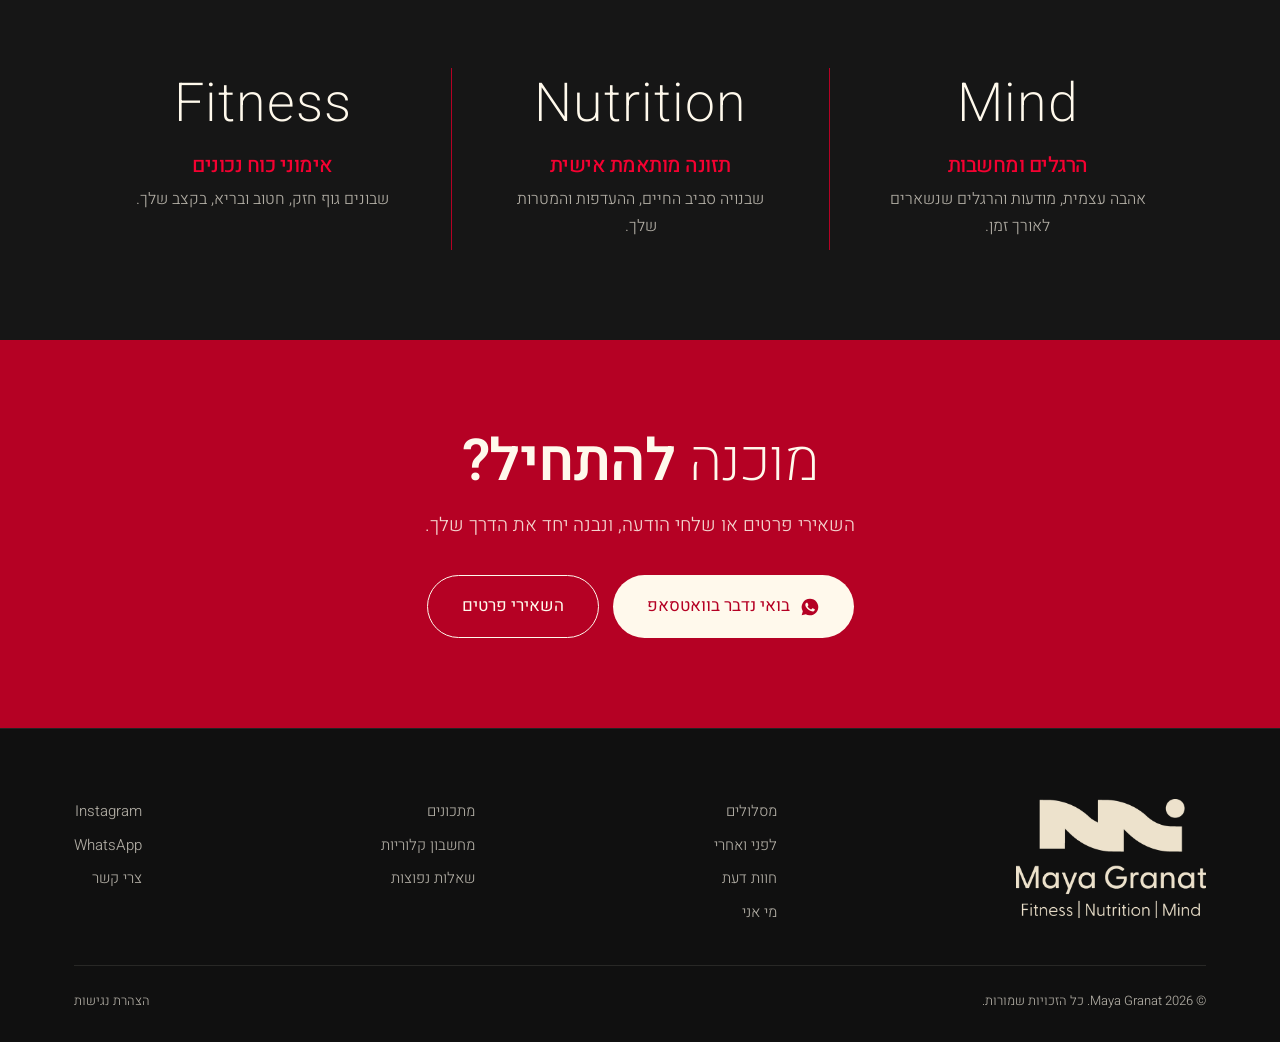
==== commit e3362398: "Add files via upload" ====
--- a/about.html
+++ b/about.html
@@ -4,24 +4,24 @@
 <meta charset="utf-8">
 <meta name="viewport" content="width=device-width, initial-scale=1">
 <title>מי אני | מאיה גרנט</title>
-<meta name="description" content="מאיה גרנט, יועצת תזונה. ליווי בתזונה, אימונים ומיינד מתוך אהבה עצמית ובלי הלקאה עצמית.">
+<meta name="description" content="נעים להכיר, אני מאיה גרנט. מאמנת כושר ויועצת תזונה כבר למעלה מ-5 שנים. 0% קיצוניות, 100% אהבה עצמית.">
 <meta name="robots" content="noindex, nofollow">
 <meta property="og:title" content="מי אני | מאיה גרנט">
-<meta property="og:description" content="מאיה גרנט, יועצת תזונה. ליווי בתזונה, אימונים ומיינד מתוך אהבה עצמית ובלי הלקאה עצמית.">
+<meta property="og:description" content="נעים להכיר, אני מאיה גרנט. מאמנת כושר ויועצת תזונה כבר למעלה מ-5 שנים. 0% קיצוניות, 100% אהבה עצמית.">
 <meta property="og:image" content="https://mayagranat.com/hero-1400.jpg">
 <meta property="og:locale" content="he_IL">
 <link rel="icon" type="image/png" href="logo-mark-red.png">
 <link rel="preconnect" href="https://fonts.googleapis.com">
 <link rel="preconnect" href="https://fonts.gstatic.com" crossorigin>
-<link href="https://fonts.googleapis.com/css2?family=Heebo:wght@200;300;400;500;600&display=swap" rel="stylesheet">
-<link rel="stylesheet" href="site.css">
+<link href="https://fonts.googleapis.com/css2?family=Heebo:wght@200;300;400;500;600;700&display=swap" rel="stylesheet">
+<link rel="stylesheet" href="site.css?v=9cd4f567">
 </head>
 <body class="page-about">
 <a class="skip" href="#main">דלגי לתוכן</a>
 
 <header id="hdr">
   <div class="wrap">
-    <a href="index.html" aria-label="מאיה גרנט – דף הבית"><img class="mark" src="logo-mark-cream.png" alt="Maya Granat"></a>
+    <a href="index.html" aria-label="מאיה גרנט – דף הבית"><img class="mark" src="logo-mark-red.png" alt="Maya Granat"></a>
     <nav id="nav" aria-label="תפריט ראשי">
       <ul>
         <li><a data-p="index" href="index.html">בית</a></li>
@@ -31,10 +31,9 @@
         <li><a data-p="about" href="about.html">מי אני</a></li>
         <li><a data-p="recipes" href="recipes.html">מתכונים</a></li>
         <li><a data-p="calculator" href="calculator.html">מחשבון קלוריות</a></li>
-        <li><a data-p="team" href="team.html">צוות היועצות</a></li>
       </ul>
     </nav>
-    <a class="btn btn-red hdr-cta" href="index.html#contact">לשיחת היכרות</a>
+    <a class="btn btn-red hdr-cta" href="tel:+972507199885"><svg viewBox="0 0 24 24" aria-hidden="true"><path d="M6.6 10.8a15.1 15.1 0 0 0 6.6 6.6l2.2-2.2a1 1 0 0 1 1-.25 11.4 11.4 0 0 0 3.6.57 1 1 0 0 1 1 1V20a1 1 0 0 1-1 1A17 17 0 0 1 3 4a1 1 0 0 1 1-1h3.5a1 1 0 0 1 1 1c0 1.25.2 2.45.57 3.57a1 1 0 0 1-.25 1z"/></svg>שיחת ייעוץ</a>
     <button class="burger" aria-label="פתיחת תפריט" aria-controls="nav"><span></span><span></span><span></span></button>
   </div>
 </header>
@@ -42,33 +41,40 @@
 <main id="main">
 <section class="page-hero">
   <div class="wrap">
-    <span class="eyebrow">ABOUT ME</span>
-    <h1>נעים מאוד, <b>אני מאיה</b></h1>
-    <p class="lead">יועצת תזונה, ומאמינה שגוף מנצח מתחיל במוח מנצח.</p>
+    <h1>נעים להכיר, <b>אני מאיה</b></h1>
+    <p class="lead">מאמנת כושר ויועצת תזונה כבר למעלה מ-5 שנים, ובעיקר מישהי שמכירה מקרוב את הדרך שאת אולי עוברת היום.</p>
   </div>
 </section>
-<section>
-  <div class="wrap about-grid">
-    <div class="photo reveal"><picture><source srcset="hero-800.webp" type="image/webp"><img src="hero-1400.jpg" alt="מאיה גרנט" loading="lazy"></picture></div>
-    <div class="reveal">
-      <span class="eyebrow">MY STORY</span>
-      <h2>הסיפור <b>שלי</b></h2>
-      <p>[הסיפור שלך: איך הגעת לתחום, מה הוביל אותך, ומה היה הרגע שבו הבנת שזו הדרך שלך.]</p>
-      <p>[הניסיון וההכשרה שלך: לימודים, תעודות, כמה שנים בתחום.]</p>
-      <p>[למה את עושה את זה, ומה הכי חשוב לך בתהליך עם כל מתאמנת.]</p>
-      <a class="btn btn-red wa-link" href="#" target="_blank" rel="noopener" style="margin-top:14px">בואי נכיר</a>
+
+<section class="ab2">
+  <div class="wrap ab2-grid">
+    <div class="ab2-photo reveal">
+      <picture><source srcset="hero-800.webp" type="image/webp"><img src="hero-1400.jpg" alt="מאיה גרנט" loading="lazy"></picture>
+    </div>
+    <div class="ab2-text">
+      <div class="ab2-block reveal">
+        <h2>הסיפור <b>שלי</b></h2>
+        <p>לא תמיד הייתי במקום שבו אני נמצאת היום. בגיל 15 התמודדתי עם הפרעות אכילה שהובילו אותי לתת משקל קיצוני. הייתי בטוחה שכדי לאהוב את הגוף שלי אני צריכה להיות כמה שיותר רזה, אבל בפועל קרה בדיוק ההפך.</p>
+        <p>גם אחרי שיצאתי מהתקופה הזאת, המשכתי שנים להיאבק עם הגוף שלי. התאמנתי בלי סוף, השתדלתי לאכול בריא, ושום דבר לא באמת עבד.</p>
+        <p>עד שהכרתי את אימוני הכוח והתחלתי ללמוד תזונה לעומק. הבנתי שאני לא צריכה לאכול כמה שפחות, אלא לאכול בצורה שתומכת במטרות שלי, ושפחמימות, אוכל שאני אוהבת ובילויים הם לא דברים שצריך לוותר עליהם.</p>
+        <p>במשך שנים ניסיתי להקטין את עצמי כדי לאהוב את עצמי. רק כשהפסקתי להילחם בגוף שלי והתחלתי לעבוד איתו, הכול השתנה.</p>
+      </div>
+      <div class="ab2-block reveal">
+        <h2>הגישה <b>שלי</b></h2>
+        <p>תהליך מוצלח הוא הרבה מעבר למספר על המשקל. הוא שילוב של תזונה מותאמת אישית, אימוני כוח נכונים והבנה של ההרגלים והמחשבות שלנו.</p>
+        <p>חשוב לי שתגיעי למטרה שלך, אבל לא פחות חשובה לי הדרך: שתיהני מהתהליך, ושתצאי ממנו עם הידע, הכלים והביטחון לשמור על התוצאות גם הרבה אחרי שהוא יסתיים.</p>
+      </div>
+      <div class="ab2-motto reveal"><p><span class="num">0%</span> קיצוניות.</p><p class="r"><span class="num">100%</span> אהבה עצמית.</p></div>
     </div>
   </div>
 </section>
-<section style="background:var(--sand)">
-  <div class="wrap center">
-    <span class="eyebrow">MY APPROACH</span>
-    <h2>הגישה <b>שלי</b></h2>
-    <p class="lead">המטרה היא לא רק לבנות גוף מנצח, אלא גם מוח מנצח. תהליך שבונה הרגלים ומודעות שנשארים איתך הרבה אחרי שהוא נגמר.</p>
-    <div class="values">
-      <div class="reveal"><span class="eyebrow">FITNESS</span><h3>גוף חזק</h3><p>אימונים שמותאמים אלייך ומתקדמים איתך, בבית או בחדר כושר.</p></div>
-      <div class="reveal"><span class="eyebrow">NUTRITION</span><h3>תזונה שעובדת בשבילך</h3><p>בלי לוותר על הדברים שאת אוהבת, ובלי שהחיים יסתובבו סביב התפריט.</p></div>
-      <div class="reveal"><span class="eyebrow">MIND</span><h3>אהבה עצמית</h3><p>בלי הלקאה עצמית. מודעות, הרגלים וביטחון שנשארים לאורך זמן.</p></div>
+
+<section class="pillars3">
+  <div class="wrap">
+    <div class="p3-row">
+      <div class="p3 reveal"><span class="en">Fitness</span><h3>אימוני כוח נכונים</h3><p>שבונים גוף חזק, חטוב ובריא, בקצב שלך.</p></div>
+      <div class="p3 reveal"><span class="en">Nutrition</span><h3>תזונה מותאמת אישית</h3><p>שבנויה סביב החיים, ההעדפות והמטרות שלך.</p></div>
+      <div class="p3 reveal"><span class="en">Mind</span><h3>הרגלים ומחשבות</h3><p>אהבה עצמית, מודעות והרגלים שנשארים לאורך זמן.</p></div>
     </div>
   </div>
 </section>
@@ -89,7 +95,7 @@
     <div class="top">
       <a href="index.html"><img class="flogo" src="logo-full-cream.png" alt="Maya Granat"></a>
       <ul><li><a href="tracks.html">מסלולים</a></li><li><a href="results.html">לפני ואחרי</a></li><li><a href="reviews.html">חוות דעת</a></li><li><a href="about.html">מי אני</a></li></ul>
-      <ul><li><a href="recipes.html">מתכונים</a></li><li><a href="calculator.html">מחשבון קלוריות</a></li><li><a href="team.html">צוות היועצות</a></li><li><a href="index.html#faq">שאלות נפוצות</a></li></ul>
+      <ul><li><a href="recipes.html">מתכונים</a></li><li><a href="calculator.html">מחשבון קלוריות</a></li><li><a href="index.html#faq">שאלות נפוצות</a></li></ul>
       <ul><li><a class="ig-link" href="#" target="_blank" rel="noopener">Instagram</a></li><li><a class="wa-link" href="#" target="_blank" rel="noopener">WhatsApp</a></li><li><a href="index.html#contact">צרי קשר</a></li></ul>
     </div>
     <div class="bottom"><span>© <span id="yr"></span> Maya Granat. כל הזכויות שמורות.</span><span><a href="#">הצהרת נגישות</a></span></div>
@@ -100,7 +106,7 @@
 
 <svg width="0" height="0" style="position:absolute" aria-hidden="true"><symbol id="wa-i" viewBox="0 0 24 24"><path d="M12 2a10 10 0 0 0-8.6 15.1L2 22l5-1.3A10 10 0 1 0 12 2zm5.3 14.1c-.2.6-1.3 1.2-1.8 1.2-.5.1-1 .2-3.3-.7-2.8-1.1-4.6-4-4.7-4.2-.1-.2-1.1-1.5-1.1-2.9s.7-2 1-2.3c.2-.3.5-.3.7-.3h.5c.2 0 .4 0 .6.5l.8 2c.1.2.1.4 0 .5l-.3.5-.4.4c-.1.1-.3.3-.1.6.2.3.8 1.3 1.6 2.1 1.1 1 2 1.3 2.3 1.4.3.1.5.1.6-.1l.9-1.1c.2-.3.4-.2.7-.1l1.9.9c.3.1.5.2.5.3.1.2.1.7-.1 1.3z"/></symbol></svg>
 
-<script src="site.js"></script>
+<script src="site.js?v=6d06fa14"></script>
 
 </body>
 </html>
--- a/site.css
+++ b/site.css
@@ -319,3 +319,628 @@
 .calc > *{min-width:0}
 
 .seg input{width:1px;height:1px}
+
+/* tracks v2 */
+.track-card{background:#fff;padding:44px 34px 36px}
+.track-card.featured{background:#fff;color:var(--black);border:2px solid var(--red);box-shadow:0 30px 60px -30px #b5012455;transform:translateY(-12px)}
+.track-card .months{display:flex;align-items:baseline;gap:10px;margin-bottom:6px}
+.track-card .months b{font-size:72px;font-weight:200;line-height:1;color:var(--red)}
+.track-card .months span{font-size:17px;color:var(--muted);font-weight:400}
+.track-card h3{font-size:28px;font-weight:400;margin:4px 0 10px}
+.track-card .for{font-size:17px;color:var(--black);font-weight:400;margin-bottom:18px;min-height:52px}
+.track-card .tfit,.track-card .how{font-size:15.5px;margin-bottom:14px}
+
+.track-card .how{flex:1;padding-top:14px;border-top:1px solid var(--line)}
+.track-card .btn{margin-top:14px}
+.btn-line-dark{border:1px solid var(--black);color:var(--black);background:transparent}.btn-line-dark:hover{background:var(--black);color:var(--cream)}
+.included{background:var(--sand)}
+.inc-grid{list-style:none;display:grid;grid-template-columns:repeat(4,1fr);gap:16px;margin-top:50px}
+.inc-grid li{background:var(--cream);border-radius:18px;padding:24px 22px;border-top:3px solid var(--red)}
+.inc-grid b{display:block;font-weight:500;font-size:17px;margin-bottom:6px}
+.inc-grid span{color:var(--muted);font-size:15px}
+@media (max-width:900px){.inc-grid{grid-template-columns:1fr 1fr}.track-card .for{min-height:0}}
+@media (max-width:520px){.inc-grid{grid-template-columns:1fr}}
+.track-card.featured .for{color:var(--black)}
+
+/* before/after images */
+.track img{width:240px;height:300px;object-fit:cover;border-radius:var(--r);flex:none}
+.gallery{grid-template-columns:repeat(4,1fr);gap:16px}
+.ba-item{display:block;border-radius:16px;overflow:hidden;aspect-ratio:4/5;background:var(--sand)}
+.ba-item img{width:100%;height:100%;object-fit:cover;transition:transform .5s}
+.ba-item:hover img{transform:scale(1.04)}
+.lightbox{position:fixed;inset:0;z-index:100;background:#161616f2;display:flex;align-items:center;justify-content:center;padding:20px}
+.lightbox[hidden]{display:none}
+.lightbox img{max-width:min(92vw,720px);max-height:88vh;border-radius:12px}
+.lightbox button{position:absolute;background:none;border:0;color:var(--cream);font-size:44px;cursor:pointer;line-height:1;padding:10px 16px;font-family:inherit}
+.lb-x{top:14px;left:14px}.lb-prev{right:8px;top:50%;transform:translateY(-50%)}.lb-next{left:8px;top:50%;transform:translateY(-50%)}
+@media (max-width:900px){.gallery{grid-template-columns:1fr 1fr}}
+@media (max-width:600px){.track img{width:180px;height:225px}}
+.marquee{overflow:hidden;direction:ltr;width:100%}
+.marquee .track{animation-duration:40s}
+
+/* reviews v2 */
+.quotes{padding:80px 0 20px}
+.q-grid{display:grid;grid-template-columns:repeat(3,1fr);gap:22px}
+.q-grid blockquote{background:var(--black);color:var(--cream);border-radius:22px;padding:36px 30px;position:relative}
+.q-grid blockquote::before{content:'”';position:absolute;top:6px;right:22px;font:600 70px/1 Georgia,serif;color:var(--red)}
+.q-grid p{font-size:clamp(20px,2vw,24px);font-weight:300;line-height:1.5;padding-top:24px}
+.rv-sec{padding-top:50px}
+.rv-wall{columns:3 280px;column-gap:20px}
+.rv{display:block;break-inside:avoid;margin-bottom:20px;border-radius:18px;overflow:hidden;background:#fff;box-shadow:0 14px 34px -18px #16161650;transition:transform .3s}
+.rv:hover{transform:translateY(-4px)}
+.rv img{width:100%;display:block}
+@media (max-width:900px){.q-grid{grid-template-columns:1fr}}
+.rv-sm{max-width:240px;margin-inline:auto}
+.rv-more{display:none}
+.rv-btn{margin-top:30px}
+.rv-wall{columns:auto;display:grid;grid-template-columns:repeat(3,1fr);column-gap:20px;grid-auto-rows:4px;grid-auto-flow:row dense;align-items:start}
+.rv-wall .rv{margin:0}
+.rv-wall .rv-wide{grid-column:span 2}
+@media (max-width:760px){.rv-wall{grid-template-columns:1fr}.rv-wall .rv-wide{grid-column:auto}}
+.rv-wall{grid-template-columns:repeat(4,1fr);column-gap:16px}
+@media (max-width:1100px){.rv-wall{grid-template-columns:repeat(3,1fr)}}
+@media (max-width:900px){.rv-wall{grid-template-columns:repeat(2,1fr)}}
+@media (max-width:560px){.rv-wall{grid-template-columns:1fr}.rv-wall .rv-wide{grid-column:auto}}
+
+/* about v2 */
+.ab-turn{font-size:clamp(22px,2.4vw,28px)!important;font-weight:400;color:var(--red)!important;margin:26px 0!important}
+.ab-learn{background:var(--black);color:var(--cream)}
+.ab-learn .lead{color:#fff9ecc0}
+.ab-learn-in{max-width:760px;margin-bottom:50px}
+.ab-3{display:grid;grid-template-columns:repeat(3,1fr);gap:22px}
+.ab-3 div{border-top:1px solid #fff9ec33;padding-top:22px}
+.ab-3 .n{font-size:52px;font-weight:200;color:var(--red);line-height:1}
+.ab-3 p{font-size:18px;color:#fff9ecc8;margin-top:12px}
+.ab-3 b{color:var(--cream);font-weight:500}
+.ab-key{margin-top:60px;font-size:clamp(24px,3vw,36px);font-weight:200;text-align:center;color:var(--cream)}
+.ab-quote{background:var(--sand);text-align:center;padding:100px 0}
+.ab-quote p{font-size:clamp(24px,3.2vw,40px);font-weight:200;line-height:1.5;max-width:900px;margin:0 auto}
+.ab-quote b{font-weight:500;color:var(--red)}
+.ab-promise{max-width:780px;margin:60px auto 0;text-align:center}
+.ab-promise p{font-size:19px;color:#3c3832;margin-bottom:16px}
+.ab-promise b{font-weight:500;color:var(--black)}
+.ab-motto{background:var(--black);color:var(--cream);padding:90px 0}
+.ab-motto .wrap{display:flex;align-items:center;justify-content:center;gap:clamp(24px,6vw,80px);flex-wrap:wrap}
+.ab-motto .m{text-align:center}
+.ab-motto .m b{display:block;font-size:clamp(60px,9vw,120px);font-weight:200;line-height:1;direction:ltr}
+.ab-motto .m:last-child b{color:var(--red)}
+.ab-motto .m span{font-size:clamp(18px,2vw,24px);letter-spacing:1px;color:#fff9ecc0}
+.ab-motto .dot{width:10px;height:10px;border-radius:50%;background:var(--red)}
+@media (max-width:900px){.ab-3{grid-template-columns:1fr}}
+
+/* about v3 */
+.ab2-grid{display:grid;grid-template-columns:.85fr 1.15fr;gap:80px;align-items:start}
+.ab2-photo{position:sticky;top:110px}
+.ab2-photo img{width:100%;aspect-ratio:4/5;object-fit:cover;object-position:50% 20%;border-radius:28px}
+.ab2-tag{position:absolute;bottom:-22px;left:-22px;background:var(--red);color:var(--cream);border-radius:20px;padding:18px 24px;text-align:center;box-shadow:0 20px 40px -18px #b5012488}
+.ab2-tag b{display:block;font-size:40px;font-weight:300;line-height:1;direction:ltr}
+.ab2-tag span{font-size:14px}
+.ab2-block h2{font-size:clamp(32px,3.6vw,44px);margin-bottom:18px}
+.ab2-block p{font-size:18px;color:#3c3832;margin-bottom:16px;line-height:1.85}
+.ab2-quote{margin:44px 0;padding:6px 26px 6px 0;border-right:3px solid var(--red);font-size:clamp(21px,2.2vw,27px);font-weight:300;line-height:1.55}
+.ab2-quote b{font-weight:500;color:var(--red)}
+.ab2-block + .ab2-quote + .ab2-block{margin-top:10px}
+.ab2-motto{margin-top:40px;background:var(--black);color:var(--cream);border-radius:22px;padding:26px 30px;display:flex;align-items:center;justify-content:center;gap:24px;flex-wrap:wrap;font-size:20px}
+.ab2-motto b{font-size:34px;font-weight:300;margin-left:6px}
+.ab2-motto i{width:8px;height:8px;border-radius:50%;background:var(--red)}
+@media (max-width:900px){.ab2-grid{grid-template-columns:1fr;gap:56px}.ab2-photo{position:static;max-width:420px;margin:0 auto}.ab2-tag{left:-8px}}
+
+/* pillars band tied to the logo */
+.pillars3{background:var(--black);color:var(--cream);padding:90px 0}
+.p3-row{display:grid;grid-template-columns:repeat(3,1fr);direction:ltr}
+.p3{direction:rtl;text-align:center;padding:10px 34px;border-left:1px solid var(--red)}
+.p3:first-child{border-left:0}
+.p3 .en{display:block;font-size:clamp(34px,4.2vw,56px);font-weight:200;letter-spacing:1px;color:var(--cream);line-height:1;margin-bottom:22px}
+.p3 h3{font-size:21px;font-weight:500;color:var(--red);margin-bottom:8px;filter:brightness(1.35)}
+.p3 p{font-size:16px;color:#fff9ecaa;max-width:260px;margin:0 auto}
+@media (max-width:760px){.p3-row{grid-template-columns:1fr}.p3{border-left:0;border-top:1px solid #b5012488;padding:30px 10px}.p3:first-child{border-top:0}}
+.ab2-block + .ab2-block{margin-top:44px}
+.ab2-motto{background:none;color:var(--black);border-radius:0;padding:34px 0 0;margin-top:46px;display:block;border-top:1px solid #16161622}
+.ab2-motto p{font-size:clamp(30px,3.4vw,44px);font-weight:200;line-height:1.25;margin:0}
+.ab2-motto p.r{color:var(--red);font-weight:300}
+.ab2-motto .num{font-weight:500;unicode-bidi:isolate;direction:ltr;display:inline-block}
+.ab2-motto .sig{display:block;margin-top:14px;font-size:13px;letter-spacing:4px;color:var(--muted);direction:ltr;text-align:right}
+
+/* recipes v2 */
+.recipes{grid-template-columns:repeat(4,1fr);gap:20px}
+.rcp{background:#fff;border-radius:20px;overflow:hidden;border:1px solid var(--line);cursor:pointer;transition:transform .3s,box-shadow .3s}
+.rcp:hover,.rcp:focus-visible{transform:translateY(-4px);box-shadow:0 20px 40px -22px #16161660;outline:none}
+.rcp[hidden]{display:none}
+.rcp-img{position:relative;aspect-ratio:1;overflow:hidden}
+.rcp-img img{width:100%;height:100%;object-fit:cover;transition:transform .6s}
+.rcp:hover .rcp-img img{transform:scale(1.05)}
+.rcp-cat{position:absolute;top:12px;right:12px;background:#fff9ecee;color:var(--black);font-size:12px;padding:4px 12px;border-radius:20px;font-weight:400}
+.rcp .body{padding:16px 18px 20px}
+.rcp h3{font-size:19px;font-weight:500;margin-bottom:10px;line-height:1.35}
+.tags b{font-weight:600}
+.rmodal{position:fixed;inset:0;z-index:100;background:#161616cc;display:flex;align-items:center;justify-content:center;padding:20px}
+.rmodal[hidden]{display:none}
+.rm-box{position:relative;background:var(--cream);border-radius:24px;max-width:880px;width:100%;max-height:92vh;overflow:auto;display:grid;grid-template-columns:.9fr 1.1fr}
+.rm-img img{width:100%;height:100%;object-fit:cover;min-height:100%}
+.rm-in{padding:34px 34px 30px}
+.rm-in h2{font-size:clamp(28px,3vw,38px);margin-bottom:4px}
+.rm-sub{font-size:13px;letter-spacing:3px;color:var(--muted);margin-bottom:20px}
+.rm-mac{display:grid;grid-template-columns:repeat(4,1fr);gap:8px;margin-bottom:6px}
+.rm-mac div{background:#fff;border-radius:12px;padding:10px 4px;text-align:center}
+.rm-mac b{display:block;font-size:22px;font-weight:500;color:var(--red)}
+.rm-mac span{font-size:12px;color:var(--muted)}
+.rm-note{font-size:12px;color:var(--muted);margin-bottom:22px}
+.rm-cols{display:grid;gap:22px}
+.rm-cols h3{font-size:17px;font-weight:600;margin-bottom:8px;color:var(--red)}
+.rm-ing{list-style:none}
+.rm-ing li{padding:6px 0;border-bottom:1px solid var(--line);font-size:16px}
+.rm-st{padding-right:20px}
+.rm-st li{padding:5px 0;font-size:16px}
+.rm-st li::marker{color:var(--red);font-weight:600}
+.rm-pdf{margin-top:24px;font-size:15px;padding:12px 24px}
+.rm-x{position:absolute;top:12px;left:12px;z-index:2;width:40px;height:40px;border-radius:50%;border:0;background:#fff9ecee;font-size:26px;line-height:1;cursor:pointer;color:var(--black)}
+@media (max-width:1000px){.recipes{grid-template-columns:repeat(3,1fr)}}
+@media (max-width:760px){.recipes{grid-template-columns:1fr 1fr;gap:12px}.rm-box{grid-template-columns:1fr}.rm-img img{aspect-ratio:16/10;min-height:0}.rm-in{padding:24px 20px}.rcp h3{font-size:16px}.rcp .body{padding:12px}}
+.rm-btns{display:flex;gap:10px;flex-wrap:wrap;margin-top:24px}
+.rm-btns .rm-pdf{margin-top:0}
+.btn-ig{background:linear-gradient(45deg,#f58529,#dd2a7b 50%,#8134af);color:#fff;font-size:15px;padding:12px 24px}
+.btn-ig:hover{filter:brightness(1.08);transform:translateY(-2px)}
+.btn-ig[hidden]{display:none}
+.rcp-ig{display:inline-block;font-size:12px;color:#dd2a7b;margin:-4px 0 10px;font-weight:500}
+.rcp-ig::before{content:'▶ ';font-size:10px}
+.rm-btns{margin:0 0 22px}
+.rcp{position:relative}
+.rcp-ig{position:absolute;top:12px;left:12px;z-index:2;display:inline-flex;align-items:center;gap:6px;margin:0;padding:6px 12px 6px 10px;border-radius:30px;background:linear-gradient(45deg,#f58529,#dd2a7b 55%,#8134af);color:#fff;font-size:13px;font-weight:500;box-shadow:0 8px 18px -8px #dd2a7baa;transition:transform .25s}
+.rcp-ig::before{content:none}
+.rcp-ig svg{width:17px;height:17px;fill:#fff}
+.rcp-ig:hover{transform:scale(1.06)}
+
+/* ===== homepage v3 ===== */
+.hdr-cta svg{width:16px;height:16px;fill:currentColor}
+.hero2{justify-content:center;align-items:flex-end;padding:120px 0 60px}
+.hero2 .photo{width:100%;left:0;right:0}
+.hero2 .photo img{object-position:50% 22%}
+.hero2 .photo::after{background:linear-gradient(180deg,#16161699 0%,#16161622 30%,#16161622 50%,#161616cc 100%)}
+.hero2 .in{width:100%;max-width:820px;margin:0 auto;padding:0 24px;text-align:center}
+.hero2 .logo{width:min(240px,55vw);margin:0 auto 26px}
+.hero2 h1{font-size:clamp(40px,6vw,76px);margin-bottom:28px;text-shadow:0 2px 24px #0006}
+.hero2 .glass{background:#16161659;backdrop-filter:blur(14px);-webkit-backdrop-filter:blur(14px);border:1px solid #fff9ec26;border-radius:24px;padding:28px 30px 30px;max-width:660px;margin:0 auto}
+.hero2 .glass p{font-size:clamp(17px,1.6vw,20px);color:#fff9ece6;margin:0 auto 10px;max-width:none}
+.hero2 .glass .motto-line{font-size:clamp(18px,1.8vw,22px);color:var(--cream);margin-bottom:24px}
+.hero2 .glass .motto-line b{font-weight:600}
+.pillars-b .col{text-align:center;padding:70px 40px}
+.pillars-b .en{display:block;font-size:clamp(40px,4.6vw,62px);font-weight:600;letter-spacing:-.5px;line-height:1;color:var(--cream);direction:ltr;margin-bottom:14px}
+.pillars-b h3{font-size:26px;font-weight:600;color:#e5304f;margin:0 0 12px}
+.pillars-b p{max-width:300px;margin:0 auto}
+.pillars-b .col{border-left:1px solid #b5012466}
+.ba-ctas{display:flex;gap:14px;justify-content:center;flex-wrap:wrap;margin-top:46px}
+.steps2 h2{margin-bottom:50px}
+.tl{list-style:none;max-width:820px;margin:0 auto;position:relative}
+.tl::before{content:'';position:absolute;right:27px;top:20px;bottom:20px;width:2px;background:linear-gradient(var(--red),#b5012422)}
+.tl li{display:flex;gap:26px;padding:0 0 40px;position:relative}
+.tl .sn{flex:none;width:56px;height:56px;border-radius:50%;background:var(--red);color:var(--cream);display:flex;align-items:center;justify-content:center;font-size:24px;font-weight:500;box-shadow:0 0 0 8px var(--cream);position:relative;z-index:1}
+.tl h3{font-size:22px;font-weight:600;margin:10px 0 8px;line-height:1.35}
+.tl p{color:#4a453e;font-size:17px;margin-bottom:8px}
+.journey2 .lead{margin:0 auto 50px}
+.jgrid{display:grid;grid-template-columns:repeat(3,1fr);gap:20px}
+.jc{background:var(--cream);border-radius:20px;padding:30px 28px;border-top:3px solid var(--red)}
+.jc h3{font-size:21px;font-weight:600;margin-bottom:10px}
+.jc p{color:#4a453e;font-size:16px}
+.jc .hrs{display:block;margin-top:14px;padding-top:12px;border-top:1px solid var(--line);font-size:14px;color:var(--red);font-weight:500}
+@media (max-width:900px){.jgrid{grid-template-columns:1fr}.hero2{padding-bottom:30px}.hero2 .glass{padding:22px 18px}.pillars-b .col{padding:46px 24px;border-left:0}.tl::before{right:21px}.tl .sn{width:44px;height:44px;font-size:19px}.tl li{gap:18px}}
+@media (min-width:901px) and (max-width:1100px){.jgrid{grid-template-columns:1fr 1fr}}
+.hero2{padding:0 0 46px}
+.hero2 .photo img{object-position:50% 8%}
+.hero2 .photo::after{background:linear-gradient(180deg,#16161680 0%,#16161600 22%,#16161600 42%,#161616b3 70%,#161616f0 100%)}
+.hero2 .logo{width:150px;margin-bottom:18px}
+.hero2 h1{font-size:clamp(36px,4.6vw,60px);margin-bottom:22px}
+.hero2 .glass{padding:22px 28px 26px}
+.hero2 .glass .motto-line{margin-bottom:18px}
+@media (max-width:900px){.hero2 .photo img{object-position:50% 12%}.hero2 .logo{width:110px;margin-bottom:12px}.hero2 h1{margin-bottom:16px}.hero2 .glass p{font-size:16px}.hero2 .ctas .btn{padding:13px 26px;font-size:16px}}
+.hero2 .photo-bg{display:none}
+@media (min-width:901px){
+  .hero2 .photo-bg{display:block;position:absolute;inset:-40px;background:url(hero-800.webp) center 20%/cover;filter:blur(36px) brightness(.55);transform:scale(1.1)}
+  .hero2 .photo{left:50%;right:auto;width:auto;height:100%;aspect-ratio:1365/2048;transform:translateX(-50%)}
+  .hero2 .photo img{object-position:50% 0}
+  .hero2 .photo::after{background:linear-gradient(90deg,#16161666,#16161600 18%,#16161600 82%,#16161666),linear-gradient(180deg,#16161666 0%,#16161600 20%,#16161600 40%,#161616b3 68%,#161616f2 100%)}
+}
+@media (min-width:901px){.hero2 .photo::after{background:linear-gradient(90deg,#161616cc,#16161600 14%,#16161600 86%,#161616cc),linear-gradient(180deg,#16161666 0%,#16161600 20%,#16161600 40%,#161616b3 68%,#161616f2 100%)}.hero2 .photo-bg{filter:blur(40px) brightness(.4)}}
+/* hero v4: wide photo */
+@media (min-width:901px){
+  .hero2 .photo-bg{display:none}
+  .hero2 .photo{left:0;right:0;width:100%;height:100%;aspect-ratio:auto;transform:none}
+  .hero2 .photo img{object-position:50% 18%}
+  .hero2 .photo::after{background:linear-gradient(180deg,#16161670 0%,#16161600 20%,#16161600 38%,#16161699 62%,#161616ee 100%)}
+  .hero2{padding-bottom:40px}
+  .hero2 .logo{width:130px;margin-bottom:14px}
+  .hero2 h1{font-size:clamp(38px,4.2vw,58px);margin-bottom:18px}
+}
+@media (min-width:901px) and (max-height:800px){.hero2 .logo{display:none}.hero2 h1{font-size:clamp(34px,3.8vw,50px)}.hero2 .glass{padding:18px 26px 22px}}
+.hero2 .glass{background:none;backdrop-filter:none;-webkit-backdrop-filter:none;border:0;border-radius:0;padding:0 !important;max-width:640px}
+.hero2 .glass p{text-shadow:0 1px 14px #000a}
+/* "here" section: tighter */
+.here{padding:80px 0}
+.here .box{max-width:700px}
+.here h2{font-size:clamp(30px,3.6vw,44px);margin-bottom:22px}
+.here p{font-size:17px;margin-bottom:12px;line-height:1.75}
+.here .strong{font-size:clamp(19px,1.9vw,23px);margin:20px 0}
+@media (max-width:900px){.here{padding:60px 0}}
+/* pillars: tighter */
+.pillars-b .row{max-width:1000px;margin:0 auto}
+.pillars-b .col{padding:46px 28px}
+.pillars-b .en{font-size:clamp(34px,3.6vw,48px);margin-bottom:8px}
+.pillars-b h3{font-size:21px;margin-bottom:8px}
+.pillars-b p{font-size:15px;max-width:260px}
+.pillars-b .col{border-left-color:#b5012455}
+.pillars-b .col:last-child{border-left:0}
+.ba{padding-top:60px}
+@media (max-width:900px){.pillars-b .col{padding:32px 24px}}
+/* journey v3 */
+.journey3{background:var(--cream);padding:90px 0}
+.journey3 .lead{margin:0 auto 22px;max-width:620px}
+.hours{display:inline-flex;align-items:center;gap:12px;flex-wrap:wrap;justify-content:center;background:#fff;border:1px solid #b5012433;border-radius:40px;padding:10px 22px;font-size:15px;color:#3c3832;margin-bottom:56px}
+.hours svg{width:22px;height:22px;fill:none;stroke:var(--red);stroke-width:1.8;stroke-linecap:round;flex:none}
+.hours b{font-weight:600;color:var(--black)}
+.hours span{white-space:nowrap;unicode-bidi:plaintext}
+.hours i{width:5px;height:5px;border-radius:50%;background:var(--red)}
+.jlist{list-style:none;display:grid;grid-template-columns:1fr 1fr;column-gap:64px;max-width:1000px;margin:0 auto}
+.jlist li{display:flex;gap:20px;padding:26px 0;border-top:1px solid var(--line)}
+.jlist li:nth-child(-n+2){border-top:0}
+.ji{flex:none;width:52px;height:52px;border-radius:16px;background:#b5012412;display:flex;align-items:center;justify-content:center;transform:rotate(-4deg)}
+.jlist li:nth-child(even) .ji{transform:rotate(4deg)}
+.ji svg{width:26px;height:26px;fill:none;stroke:var(--red);stroke-width:1.7;stroke-linecap:round;stroke-linejoin:round}
+.jlist h3{font-size:20px;font-weight:600;margin:2px 0 6px}
+.jlist p{font-size:15.5px;color:#4a453e;line-height:1.7}
+@media (max-width:800px){.jlist{grid-template-columns:1fr}.jlist li:nth-child(2){border-top:1px solid var(--line)}.hours{border-radius:18px;font-size:14px;margin-bottom:30px}.journey3{padding:64px 0}}
+.journey3 .lead{max-width:740px}.hours{margin-bottom:34px}.journey3{padding:80px 0 60px}.jlist li:nth-last-child(-n+2){border-bottom:0}
+.journey3{background:var(--sand)}.hours{background:var(--cream)}.hours .hl{font-weight:600;color:var(--red)}.jlist li{border-top-color:#16161622}.ji{background:#fff9ec}
+.jlist p b{font-weight:600;color:var(--black)}
+.jlist p{text-wrap:pretty}.jlist h3{text-wrap:balance}
+/* journey: masonry columns so the long first item doesn't leave gaps */
+.jlist{display:block;columns:2;column-gap:64px}
+.jlist li{break-inside:avoid;border-top:1px solid #16161622}
+.jlist li:nth-child(-n+2){border-top:1px solid #16161622}
+.jlist li:first-child,.jlist li:nth-child(4){border-top:0}
+@media (max-width:800px){.jlist{columns:1}.jlist li:nth-child(4){border-top:1px solid #16161622}}
+.jlist li{border-bottom:0 !important}
+.ji,.jlist li:nth-child(even) .ji{transform:none !important}
+.app .head .lead{max-width:720px;margin:0 auto;text-wrap:pretty}
+/* app v2: compact row of phones */
+.app{padding:90px 0}
+.app .head{margin-bottom:50px}
+.aphones{display:grid;grid-template-columns:repeat(5,1fr);gap:22px;align-items:start}
+.aphone{margin:0;text-align:center}
+.aphone .iphone{width:100%;max-width:200px;padding:7px;border-radius:34px}
+.aphone .iphone::before{top:15px;width:54px;height:16px}
+.aphone .iphone::after{display:none}
+.aphone .iphone img{border-radius:28px}
+.aphone:nth-child(even){margin-top:36px}
+.aphone figcaption{margin-top:18px}
+.aphone h3{font-size:18px;font-weight:600;margin-bottom:6px}
+.aphone p{font-size:14px;color:#fff9ecaa;line-height:1.6;max-width:210px;margin:0 auto}
+@media (max-width:900px){
+  .aphones{display:flex;overflow-x:auto;scroll-snap-type:x mandatory;gap:16px;padding:0 4px 10px;margin:0 -24px;padding-inline:24px;scrollbar-width:none}
+  .aphones::-webkit-scrollbar{display:none}
+  .aphone{flex:0 0 62%;scroll-snap-align:center}
+  .aphone:nth-child(even){margin-top:0}
+  .aphone .iphone{max-width:220px}
+}
+@media (max-width:900px){.aphone{flex:0 0 52%}.aphone .iphone{max-width:190px}}
+details .ans p{color:var(--muted);margin-top:10px;font-size:17px}details .ans p:first-child{margin-top:12px}
+/* contact v2: dark with red accents */
+.contact2{background:var(--black);color:var(--cream);position:relative;overflow:hidden}
+.contact2::before{content:'';position:absolute;width:520px;height:520px;border-radius:50%;background:radial-gradient(circle,#b5012455,transparent 70%);top:-160px;right:-140px;pointer-events:none}
+.contact2 .wrap{position:relative}
+.contact2 h2 b{color:#e5304f}
+.contact2 p.lead{color:#fff9ecc8;margin-bottom:18px}
+.contact2 .free{display:inline-flex;align-items:center;gap:10px;font-size:16px;color:var(--cream);background:#fff9ec12;border:1px solid #b5012488;border-radius:40px;padding:8px 18px 8px 16px}
+.contact2 .free svg{width:18px;height:18px;fill:none;stroke:#e5304f;stroke-width:2.4;stroke-linecap:round;stroke-linejoin:round}
+.contact2 .wa-alt{display:flex;width:max-content;margin-top:26px}
+.contact2 form{border-top:4px solid var(--red)}
+footer{border-top:1px solid #fff9ec14;background:#101010}
+/* contact form v3: compact & refined */
+.contact2 form{border-top:0;max-width:430px;width:100%;justify-self:center;padding:30px 32px 26px;gap:20px;border-radius:22px}
+.contact2 form label{font-size:17px;font-weight:600;gap:4px;color:var(--black)}
+.contact2 form input,.contact2 form select{border:0;border-bottom:1.5px solid #16161633;border-radius:0;background:transparent;padding:8px 2px 10px;font-size:17px}
+.contact2 form input:focus,.contact2 form select:focus{outline:0;border-bottom-color:var(--red)}
+.contact2 form select{appearance:none;-webkit-appearance:none;background:transparent url("data:image/svg+xml,%3Csvg xmlns='http://www.w3.org/2000/svg' width='12' height='8'%3E%3Cpath d='M1 1l5 5 5-5' fill='none' stroke='%23b50124' stroke-width='1.8'/%3E%3C/svg%3E") no-repeat left 4px center;padding-left:24px}
+.contact2 form .btn{margin-top:6px;padding:14px 26px}
+.contact2 form .note{font-size:12.5px;margin-top:-6px}
+.hero2 .kicker{font-size:clamp(14px,1.3vw,17px);letter-spacing:1px;color:#fff9ecd9;margin:0 auto 14px;font-weight:400;text-shadow:0 1px 10px #0009}.hero2 .kicker span{font-weight:600;color:var(--cream)}
+.ans a.inl{color:var(--red);text-decoration:underline;text-underline-offset:3px}
+.contact2 form .note.sub{font-size:14px;color:var(--black);margin-top:-8px}.contact2 form .note:not(.sub){margin-top:-14px;font-size:12px}
+.contact2 form input[type=number]{-moz-appearance:textfield}.contact2 form input[type=number]::-webkit-inner-spin-button{-webkit-appearance:none}
+/* form: smaller */
+.contact2 form{max-width:370px;padding:24px 26px 20px;gap:14px;border-radius:20px}
+.contact2 form label{font-size:15.5px}
+.contact2 form input,.contact2 form select{padding:5px 2px 7px;font-size:16px}
+.contact2 form .btn{padding:12px 22px;font-size:16px;margin-top:4px}
+/* fit section */
+.fit{background:var(--black);color:var(--cream);position:relative;overflow:hidden;padding:90px 0}
+.fit::before{content:'';position:absolute;inset:0;background:url(hero-wide-2400.webp) center 20%/cover;opacity:.12;filter:grayscale(1)}
+.fit .wrap{position:relative}
+.fit h2{margin-bottom:44px}
+.fit h2 b{color:#e5304f}
+.fit-grid{display:grid;grid-template-columns:1fr 1fr;gap:22px;max-width:1040px;margin:0 auto}
+.fit-card{border-radius:22px;padding:30px 30px 26px;background:#16161699;backdrop-filter:blur(6px);-webkit-backdrop-filter:blur(6px)}
+.fit-card.yes{border:1px solid #b50124aa}
+.fit-card.no{border:1px solid #fff9ec26}
+.fit-card h3{font-size:22px;font-weight:600;margin-bottom:16px}
+.fit-card.yes h3{color:#ff5a75}
+.fit-card.no h3{color:#fff9ecb0}
+.fit-card ul{list-style:none}
+.fit-card li{display:flex;gap:12px;padding:9px 0;font-size:16px;line-height:1.6;color:#fff9ecdd}
+.fit-card.no li{color:#fff9ecaa}
+.fit-card i{flex:none;width:24px;height:24px;border-radius:50%;display:flex;align-items:center;justify-content:center;margin-top:2px}
+.fit-card.yes i{background:var(--red)}
+.fit-card.no i{background:#fff9ec1f}
+.fit-card i svg{width:14px;height:14px;fill:none;stroke:#fff;stroke-width:2.6;stroke-linecap:round;stroke-linejoin:round}
+.fit-card.no i svg{stroke:#fff9ecaa}
+.fit-end{text-align:center;margin:40px auto 0;font-size:clamp(19px,2vw,24px);font-weight:300;line-height:1.6}
+.fit-end b{font-weight:600}
+@media (max-width:800px){.fit-grid{grid-template-columns:1fr}.fit{padding:64px 0}.fit-card{padding:24px 20px}}
+/* faq: tighter */
+.faq{padding:80px 0}
+.faq .list{max-width:760px;margin-top:34px}
+.faq details{padding:16px 0}
+.faq summary{font-size:18px}
+.faq summary::after{font-size:24px}
+.faq details .ans p{font-size:16px;margin-top:8px;line-height:1.7}
+@media (max-width:900px){.faq{padding:60px 0}}
+/* tracks v3: photo backgrounds */
+.track-card,.track-card.featured{position:relative;overflow:hidden;border:0;background:var(--black);color:var(--cream);box-shadow:0 30px 60px -30px #0008;isolation:isolate}
+.track-card::before{content:'';position:absolute;inset:0;background:var(--bg) center 25%/cover;opacity:.45;z-index:-2;transition:transform .8s}
+.track-card:hover::before{transform:scale(1.04)}
+.track-card::after{content:'';position:absolute;inset:0;background:linear-gradient(180deg,#161616b3 0%,#161616cc 45%,#161616f2 100%);z-index:-1}
+.track-card.featured{transform:translateY(-12px);box-shadow:0 0 0 2px var(--red),0 30px 60px -24px #b5012477}
+.track-card .months b{font-weight:600;font-size:80px;color:#ff3b5c;text-shadow:0 2px 20px #0008}
+.track-card .months span{color:#fff9ecdd;font-weight:500;font-size:18px}
+.track-card h3{color:var(--cream);font-weight:600}
+.track-card .for,.track-card.featured .for{color:var(--cream);font-weight:500}
+.track-card .tfit,.track-card .how{color:#fff9ecd0}
+.track-card .tfit b{color:var(--cream);font-weight:600}
+.track-card .how{border-top-color:#fff9ec2e}
+.track-card .btn-line-dark{border-color:var(--cream);color:var(--cream)}
+.track-card .btn-line-dark:hover{background:var(--cream);color:var(--black)}
+@media (max-width:900px){.track-card.featured{transform:none}}
+
+.track-card.tr-4::before{background-image:url(tr-4.webp)}.track-card.tr-6::before{background-image:url(tr-6.webp)}.track-card.tr-10::before{background-image:url(tr-10.webp)}
+.track-card::before{background-size:cover;background-position:center 25%}
+/* tracks: brighter photos, text kept readable via bottom gradient + shadow */
+.track-card::before{opacity:1}
+.track-card::after{background:linear-gradient(180deg,#16161640 0%,#16161670 30%,#161616c4 58%,#161616ee 100%)}
+.track-card .months,.track-card h3,.track-card .for,.track-card .tfit,.track-card .how{text-shadow:0 1px 12px #000c}
+.track-card .badge{top:16px;right:auto;left:16px;z-index:2;box-shadow:0 6px 16px -6px #0009}
+/* badge overflows the card */
+.track-card,.track-card.featured{overflow:visible}
+.track-card::before,.track-card::after{border-radius:inherit}
+.track-card:hover::before{transform:none}
+.track-card .badge{top:-15px;left:50%;right:auto;transform:translateX(-50%);white-space:nowrap;font-size:14px;font-weight:600;padding:6px 18px;border-radius:30px;box-shadow:0 8px 20px -6px #b50124aa;z-index:3}
+/* tracks v4 */
+.track-card .tp{font-size:15px;line-height:1.7;color:#fff9ecd8;margin-bottom:12px;text-shadow:0 1px 12px #000c}
+.track-card .tp b{color:var(--cream);font-weight:600}
+.track-card .ttag{margin-top:auto;padding-top:14px;border-top:1px solid #fff9ec33;font-size:15.5px;font-weight:600;color:var(--cream);text-shadow:0 1px 12px #000c}
+.track-card.featured .ttag{color:#ffd2da}
+.track-card h3{margin-bottom:14px}
+.track-card::after{background:linear-gradient(180deg,#16161640 0%,#16161699 22%,#161616d9 45%,#161616f2 100%)}
+.tsum{display:grid;grid-template-columns:repeat(3,1fr);max-width:900px;margin:0 auto 60px;border:1px solid var(--line);border-radius:22px;background:#fff;overflow:hidden}
+.tsum>div{text-align:center;padding:24px 20px;border-left:1px solid var(--line)}
+.tsum>div:last-child{border-left:0}
+.tsum .hot{background:#b501240c}
+.tsum b{font-size:44px;font-weight:600;color:var(--red);line-height:1}
+.tsum span{display:block;font-size:14px;color:var(--muted);margin-bottom:8px}
+.tsum h4{font-size:18px;font-weight:600;margin-bottom:4px}
+.tsum p{font-size:14.5px;color:var(--muted);line-height:1.5}
+@media (max-width:700px){.tsum{grid-template-columns:1fr}.tsum>div{border-left:0;border-bottom:1px solid var(--line);padding:18px}.tsum>div:last-child{border-bottom:0}}
+.track-card .tgoal{display:inline-block;align-self:flex-start;font-size:13px;font-weight:600;letter-spacing:.3px;color:var(--cream);background:#b50124d9;padding:3px 12px;border-radius:20px;margin:2px 0 14px}
+.rlead{max-width:720px;margin:0 auto}.rlead p{margin-bottom:10px;text-wrap:pretty}.rlead p:last-child{margin-bottom:0}
+/* weight planner */
+.wp{padding:70px 0 60px}
+.wp-grid{display:grid;grid-template-columns:1.05fr .95fr;gap:28px;align-items:start;max-width:1040px}
+.wp-form{background:#fff;border-radius:24px;padding:30px;display:grid;gap:22px;border:1px solid var(--line)}
+.wp-row{display:flex;align-items:center;gap:16px}
+.wp-row.col{flex-direction:column;align-items:stretch;gap:10px}
+.wp-l{font-size:17px;font-weight:600;min-width:40px}
+.seg2{display:grid;grid-auto-flow:column;grid-auto-columns:1fr;gap:8px;flex:1}
+.seg2.three{grid-template-columns:repeat(3,1fr);grid-auto-flow:row}
+.seg2 button{font-family:inherit;border:1.5px solid #16161622;background:var(--cream);border-radius:14px;padding:11px 8px;cursor:pointer;font-size:16px;color:var(--black);transition:.2s;display:flex;flex-direction:column;align-items:center;gap:2px;line-height:1.3}
+.seg2 button b{font-size:17px;font-weight:600}
+.seg2 button small{font-size:12.5px;color:var(--muted)}
+.seg2 button.on{background:var(--black);border-color:var(--black);color:var(--cream)}
+.seg2 button.on small{color:#fff9ecb0}
+.seg2 button:hover:not(.on){border-color:var(--red)}
+.wp-nums{display:grid;grid-template-columns:repeat(4,1fr);gap:10px}
+.wp-nums label{display:flex;flex-direction:column;gap:6px;font-size:14px;font-weight:600}
+.wp-nums small{font-weight:400;color:var(--muted);font-size:12px}
+.wp-nums input{font-family:inherit;font-size:22px;font-weight:500;text-align:center;border:1.5px solid #16161622;border-radius:14px;padding:10px 4px;background:var(--cream);width:100%;min-width:0;-moz-appearance:textfield}
+.wp-nums input::-webkit-inner-spin-button{-webkit-appearance:none}
+.wp-nums input:focus{outline:0;border-color:var(--red);background:#fff}
+.wp-nums .goal input{border-color:#b5012466}
+.wp-go{justify-content:center;font-size:18px;padding:15px}
+.wp-err{color:var(--red);font-size:14px;text-align:center;margin-top:-10px}
+.wp-res{background:var(--black);color:var(--cream);border-radius:24px;padding:32px 30px;min-height:100%;position:sticky;top:100px}
+.wp-empty{display:flex;flex-direction:column;align-items:center;justify-content:center;gap:12px;min-height:320px;color:#fff9ec88;font-size:17px}
+.wp-empty svg{width:54px;height:54px;fill:none;stroke:#b50124;stroke-width:1.6;stroke-linecap:round;stroke-linejoin:round}
+.wp-k{font-size:15px;color:#fff9ecb0;margin-bottom:4px}
+.wp-big{font-size:clamp(56px,6vw,76px);font-weight:600;line-height:1;color:#ff3b5c;display:flex;align-items:baseline;gap:10px}
+.wp-big small{font-size:17px;font-weight:400;color:#fff9ecb0}
+.wp-warn{margin-top:14px;font-size:14px;line-height:1.6;background:#b5012426;border:1px solid #b5012488;border-radius:12px;padding:10px 14px;color:#ffd7de}
+.wp-3{display:grid;grid-template-columns:repeat(3,1fr);gap:8px;margin:22px 0 14px}
+.wp-3 div{text-align:center;padding:10px 4px;border-top:1px solid #fff9ec26}
+.wp-3 b{display:block;font-size:22px;font-weight:500}
+.wp-3 span{font-size:12.5px;color:#fff9ec99}
+.wp-chart{width:100%;height:auto;margin:6px 0 18px;overflow:visible}
+.wp-chart path{fill:none;stroke:#ff3b5c;stroke-width:3;stroke-linecap:round;stroke-linejoin:round}
+.wp-chart circle{fill:var(--cream)}
+.wp-chart circle.end{fill:#ff3b5c;stroke:var(--cream);stroke-width:2}
+.wp-chart .tg{stroke:#fff9ec44;stroke-dasharray:4 5}
+.wp-chart text{fill:#fff9ec88;font-size:11px;font-family:inherit}
+.wp-q{font-size:17px;margin-bottom:14px}
+.wp-res .btn{width:100%;justify-content:center}
+.wp-note{max-width:1040px;margin-top:22px;font-size:12.5px;color:var(--muted);text-align:center}
+@media (max-width:900px){.wp-grid{grid-template-columns:1fr}.wp-res{position:static;min-height:0}.wp-empty{min-height:160px}.wp-nums{grid-template-columns:1fr 1fr}.wp-form{padding:22px 18px}}
+.wp-form.m-cut .t-only{display:none}
+.wp-form.m-cut .wp-nums{grid-template-columns:repeat(3,1fr)}
+.seg2[data-name=mode] button{padding:13px 8px}
+.wp-tip{font-size:14px;line-height:1.7;color:#fff9ecc0;border-right:3px solid #ff3b5c;padding:4px 12px 4px 0;margin:4px 0 20px}
+@media (max-width:900px){.wp-form.m-cut .wp-nums{grid-template-columns:1fr 1fr 1fr}}
+/* planner v3 */
+.wp-form fieldset{border:0;padding:0;margin:0;display:grid;gap:12px}
+.wp-form legend{font-size:18px;font-weight:600;margin-bottom:10px;padding:0;display:flex;align-items:center;gap:8px}
+.wp-form legend::before{content:'';width:8px;height:8px;border-radius:50%;background:var(--red)}
+.wp-form{gap:26px}
+.seg2.four{grid-template-columns:repeat(4,1fr);grid-auto-flow:row}
+.seg2[data-name=mode] button{padding:12px 6px}
+.seg2[data-name=mode] button b{font-size:15.5px}
+.seg2[data-name=sex]{max-width:260px}
+.seg2[data-name=sex] button{padding:9px}
+.wp-sub{display:grid;gap:6px}
+.wp-sub>span{font-size:14.5px;font-weight:500;color:#3c3832}
+.seg2[data-name=steps] button b,.seg2[data-name=train] button b{font-size:15px;font-weight:500}
+.seg2[data-name=steps] button,.seg2[data-name=train] button{padding:9px 4px}
+.wp-form.not-loss .l-only{display:none}
+.wp-form.not-loss .wp-nums{grid-template-columns:repeat(3,1fr)}
+.wp-form.no-train .t-dep{display:none}
+.wp-3{grid-template-columns:1fr 1fr}
+.wp-rec{background:#fff9ec0d;border:1px solid #b50124aa;border-radius:16px;padding:16px 18px;margin:6px 0 16px}
+.wp-rec .rk{display:block;font-size:13px;color:#fff9ec99;margin-bottom:2px}
+.wp-rec b{font-size:24px;font-weight:600;color:var(--cream)}
+.wp-rec em{font-style:normal;color:#ff8da1;font-size:15px;margin-right:8px}
+.wp-rec a{display:inline-block;margin-top:10px;font-size:14px;color:#fff9ecc0;text-decoration:underline;text-underline-offset:3px}
+.wp-alt{display:flex;gap:6px;margin-top:10px}
+.wp-alt button{font-family:inherit;font-size:13.5px;padding:5px 12px;border-radius:20px;border:1px solid #fff9ec44;background:none;color:var(--cream);cursor:pointer}
+.wp-alt button.on{background:#ff3b5c;border-color:#ff3b5c}
+.wp-how{margin:0 0 18px;border-top:1px solid #fff9ec22;padding-top:12px}
+.wp-how summary{cursor:pointer;font-size:14px;color:#fff9ecb0;list-style:none}
+.wp-how summary::after{content:' +';color:#ff3b5c}
+.wp-how[open] summary::after{content:' −'}
+.wp-how .row{display:flex;justify-content:space-between;font-size:14.5px;padding:7px 0;border-bottom:1px solid #fff9ec14}
+.wp-how .row i{font-style:normal;color:#fff9ec66;font-size:12px;margin-right:6px}
+.wp-how .row.tot{border-bottom:0;font-weight:600;color:#ff8da1}
+.wp-photo{font-size:13px;color:#fff9ec88;margin-top:12px;text-align:center;line-height:1.6}
+@media (max-width:600px){.seg2.four{grid-template-columns:1fr 1fr}.wp-form.not-loss .wp-nums{grid-template-columns:repeat(3,1fr)}}
+.seg2[data-name=mode]{grid-template-columns:1fr 1fr}.seg2[data-name=mode] button{flex-direction:row;justify-content:center;gap:8px;flex-wrap:wrap}.seg2[data-name=mode] button b{font-size:16px}
+/* מחשבון – כרטיסי בחירה (גרסה 3) */
+.wp-form .seg2 button.on{background:#fff;border-color:var(--red);color:var(--black);box-shadow:inset 0 0 0 1px var(--red)}
+.wp-form .seg2 button.on small{color:var(--muted)}
+.wp-form .seg2 button.on b{color:var(--red)}
+.seg2.g2{grid-template-columns:1fr 1fr;grid-auto-flow:row;grid-auto-rows:1fr}
+.seg2.opt button{position:relative;align-items:flex-start;justify-content:flex-start;text-align:right;padding:14px 16px 14px 40px;gap:4px;border-radius:16px}
+.seg2.opt button b{font-size:17px;font-weight:600}
+.seg2.opt button small{font-size:13px;line-height:1.5}
+.seg2.opt button::after{content:'';position:absolute;left:14px;top:16px;width:16px;height:16px;border-radius:50%;border:1.5px solid #16161640;background:#fff;transition:.2s}
+.seg2.opt button.on::after{border-color:var(--red);background:var(--red);box-shadow:inset 0 0 0 3px #fff}
+.seg2.opt .wide{grid-column:1/-1}
+.seg2.opt .wide b{font-weight:500}
+.seg2[data-name=mode] button.wide:not(.on){border-style:dashed;background:transparent}
+.unsure{display:none;background:var(--cream);border-radius:18px;padding:18px;margin-top:4px}
+.wp-form.is-unsure .unsure{display:block}
+.unsure .uq{font-size:16.5px;font-weight:600;margin-bottom:10px}
+.unsure .seg2 button{background:#fff}
+.uans{margin-top:12px;font-size:15px;color:var(--black)}
+.uans b{color:var(--red);font-weight:600}
+.wp-train{display:flex;align-items:center;justify-content:space-between;gap:12px}
+.stepper{display:flex;align-items:center;border:1.5px solid #16161622;border-radius:14px;background:var(--cream);overflow:hidden}
+.stepper button{width:44px;height:44px;border:0;background:none;font-size:22px;font-family:inherit;cursor:pointer;color:var(--black)}
+.stepper button:hover{color:var(--red)}
+.stepper input{width:52px;border:0;background:none;text-align:center;font-family:inherit;font-size:20px;font-weight:500;-moz-appearance:textfield}
+.stepper input::-webkit-inner-spin-button{-webkit-appearance:none}
+.stepper input:focus{outline:0}
+.seg2[data-name=place] button{padding:9px 4px}
+.seg2[data-name=place] button b{font-size:15px;font-weight:500}
+.wp-how .row.min{border-bottom:0;padding-top:12px}
+.wp-how .row.min b{color:#ff8da1}
+.wp-how .minx{font-size:12.5px;color:#fff9ec88;line-height:1.6;margin-top:2px}
+@media (max-width:520px){.seg2.opt button{padding:12px 12px 12px 34px}.seg2.opt button::after{left:11px;top:14px}.seg2.opt button b{font-size:15.5px}.seg2.opt button small{font-size:12px}.seg2.four{grid-template-columns:1fr 1fr}}
+.seg2.opt button{flex-direction:column}
+.seg2[data-name=mode]{grid-auto-rows:auto;grid-template-rows:1fr 1fr auto}
+.seg2[data-name=mode] .wide{padding-top:12px;padding-bottom:12px}
+.seg2[data-name=mode] .wide::after{top:50%;margin-top:-8px}
+@media (max-width:520px){.seg2.opt[data-name=mode],.seg2.opt[data-name=body]{grid-template-columns:1fr;grid-template-rows:none;grid-auto-rows:auto}}
+/* מחשבון – כפתורים בלי נקודה, הבחירה "גדלה" */
+.seg2.opt button::after,.seg2.opt button.on::after{display:none}
+.seg2.opt button{padding:16px 18px;gap:5px;background:var(--cream);border:1.5px solid #16161618;transition:transform .2s,box-shadow .2s,border-color .2s,background .2s}
+.seg2.opt button b{font-size:17.5px;font-weight:700;color:var(--black)}
+.seg2.opt button small{font-size:13.5px;line-height:1.55;color:var(--muted)}
+.wp-form .seg2 button.on{transform:scale(1.035);background:#fff;border-color:var(--red);box-shadow:0 10px 26px -12px #b5012466;position:relative;z-index:1}
+.wp-form .seg2.opt button.on b{color:var(--red)}
+.wp-form .seg2 button:hover:not(.on){border-color:#b5012488}
+.seg2.opt,.seg2.four,.seg2.three,.seg2[data-name=sex]{gap:10px}
+.seg2 button b{font-weight:600}
+.seg2[data-name=mode] .wide{flex-direction:row;align-items:baseline;gap:10px;padding:13px 18px}
+.wp-hint{font-size:14px;color:var(--muted);margin:-8px 0 2px}
+@media (max-width:520px){.seg2.opt button{padding:14px 15px}.seg2.opt button b{font-size:16.5px}.seg2.opt button small{font-size:12.5px}.wp-form .seg2 button.on{transform:scale(1.025)}}
+.seg2.opt .wide b{font-weight:700}
+/* מחשבון – טופס שחור עם נגיעה אדומה, תוצאה על תמונה, כפתורים ממורכזים */
+.wp-form{background:radial-gradient(520px 420px at 100% 0,#b5012450,transparent 70%),radial-gradient(380px 320px at 0 100%,#b5012426,transparent 70%),var(--black);color:var(--cream);border:0}
+.wp-form legend{color:var(--cream)}
+.wp-form .wp-hint,.wp-form .wp-sub>span,.wp-form .wp-train>span{color:#fff9ecb0}
+.wp-form .seg2 button,.wp-form .seg2.opt button{background:#fff9ec0b;border-color:#fff9ec24;color:var(--cream);align-items:center;text-align:center;justify-content:center}
+.wp-form .seg2 button b,.wp-form .seg2.opt button b{color:var(--cream)}
+.wp-form .seg2 button small,.wp-form .seg2.opt button small{color:#fff9ec99}
+.wp-form .seg2 button:hover:not(.on){border-color:#ff3b5c88}
+.wp-form .seg2 button.on{background:#b5012430;border-color:#ff3b5c;box-shadow:0 12px 30px -14px #ff3b5c99}
+.wp-form .seg2 button.on b,.wp-form .seg2.opt button.on b{color:#fff}
+.wp-form .seg2 button.on small{color:#fff9ecd0}
+.seg2[data-name=mode] .wide{justify-content:center}
+.seg2[data-name=mode] button.wide:not(.on){background:transparent;border-color:#fff9ec33}
+.seg2[data-name=sex]{max-width:none}
+.wp-form .unsure{background:#fff9ec08;border:1px solid #fff9ec14}
+.wp-form .unsure .uq{text-align:center}
+.wp-form .unsure .seg2 button{background:#fff9ec0b}
+.wp-form .uans{color:var(--cream);text-align:center}
+.wp-form .uans b{color:#ff3b5c}
+.wp-form .wp-nums label{color:var(--cream);text-align:center;align-items:center}
+.wp-form .wp-nums small{color:#fff9ec88}
+.wp-form .wp-nums input{background:#fff9ec0b;border-color:#fff9ec24;color:var(--cream)}
+.wp-form .wp-nums input::placeholder{color:#fff9ec44}
+.wp-form .wp-nums input:focus{background:#fff9ec14;border-color:#ff3b5c}
+.wp-form .wp-nums .goal input{border-color:#ff3b5c77}
+.wp-form .stepper{background:#fff9ec0b;border-color:#fff9ec24}
+.wp-form .stepper button,.wp-form .stepper input{color:var(--cream)}
+.wp-form .wp-err{color:#ff8da1}
+.wp-res{background:var(--black);overflow:hidden;isolation:isolate}
+.wp-res::before{content:'';position:absolute;inset:0;z-index:-2;background:url(wp-bg.webp) center 30%/cover no-repeat;transition:opacity .4s}
+.wp-res::after{content:'';position:absolute;inset:0;z-index:-1;background:linear-gradient(180deg,#16161640 0%,#161616a0 55%,#161616e6 100%);transition:background .4s}
+.wp-res[data-done]::after{background:linear-gradient(180deg,#161616d9 0%,#161616eb 45%,#161616f5 100%)}
+.wp-res .wp-empty{min-height:560px;justify-content:flex-end;color:var(--cream);text-shadow:0 2px 12px #0008;font-size:19px;font-weight:400}
+.wp-res .wp-empty svg{stroke:#ff3b5c}
+@media (max-width:900px){.wp-res .wp-empty{min-height:340px}}
+@media (max-width:900px){.wp-res{position:relative}}
+@media (max-width:900px){.wp-res{top:auto}}
+/* תמונת התוצאה: כל הגוף והמשקולת נראים */
+.wp-res{min-height:0;container-type:inline-size}
+.wp-res::before{inset:0 0 auto 0;aspect-ratio:2/3;background:url(wp-bg.webp) center top/cover no-repeat;-webkit-mask-image:linear-gradient(#000 78%,transparent);mask-image:linear-gradient(#000 78%,transparent)}
+.wp-res::after{background:linear-gradient(180deg,transparent 0%,transparent 45%,#161616b0 85%,#161616 100%)}
+.wp-res[data-done]::after{background:#161616d0}
+.wp-res .wp-empty{min-height:calc(150cqw - 64px);padding-bottom:6px}
+.wp-res .wp-empty{min-height:0;aspect-ratio:2/3.1}
+/* מחשבון – אימונים לפי סוג */
+.tr-list{display:grid;gap:8px}
+.tr-row{display:flex;align-items:center;justify-content:space-between;gap:14px;padding:10px 12px 10px 10px;border:1.5px solid #fff9ec24;border-radius:16px;background:#fff9ec0b;transition:.2s}
+.tr-row.on{border-color:#ff3b5c;background:#b5012430}
+.tr-t{display:flex;flex-direction:column;gap:2px;line-height:1.35;padding-right:6px}
+.tr-t b{font-size:16.5px;font-weight:700;color:var(--cream)}
+.tr-t small{font-size:13px;color:#fff9ec99}
+.tr-row .stepper{flex:none}
+.tr-row .stepper button{width:38px;height:40px;font-size:20px}
+.tr-row .stepper input{width:38px;font-size:18px}
+.tr-row.on .stepper input{color:#fff;font-weight:700}
+@media (max-width:520px){.tr-t b{font-size:15.5px}.tr-t small{font-size:12px}.tr-row .stepper button{width:34px}.tr-row .stepper input{width:30px}}
+.stepper input{padding:0;min-width:0;height:40px;line-height:40px}
+.tr-row .stepper input{width:40px}
+@media (max-width:520px){.tr-row .stepper input{width:34px}.tr-row .stepper button{width:32px}}
+.stepper input{direction:ltr;text-indent:0}.stepper input::-webkit-outer-spin-button,.stepper input::-webkit-inner-spin-button{-webkit-appearance:none;margin:0}
+/* שאלון "לא בטוחה" */
+.wp-form .unsure{padding:20px 18px}
+.wp-form .unsure .uq{display:flex;align-items:center;justify-content:center;gap:10px;font-size:16px;font-weight:600;color:var(--cream);margin:18px 0 10px}
+.wp-form .unsure .uq:first-child{margin-top:0}
+.uq span{display:inline-grid;place-items:center;width:24px;height:24px;border-radius:50%;background:var(--red);color:#fff;font-size:13px;font-weight:700;flex:none}
+.seg2.quiz button{padding:12px 14px}
+.seg2.quiz button b{font-size:14.5px;font-weight:500;line-height:1.45}
+.wp-form .seg2.quiz button.on b{font-weight:700}
+.wp-form .uans{margin-top:18px;padding-top:14px;border-top:1px solid #fff9ec1f;font-size:16px}
+.wp-form .uans small{display:block;margin-top:4px;font-size:14px;color:#fff9ecb0}
+@media (max-width:520px){.seg2.opt.quiz{grid-template-columns:1fr}}
+@media (max-width:520px){.seg2.opt.quiz{grid-auto-rows:auto;gap:8px}.seg2.quiz button{padding:11px 12px}}
+.wp-form .unsure .uqs{text-align:center;font-size:13.5px;color:#fff9ec99;margin:-6px 0 10px}
+.seg2.q3c{grid-template-columns:repeat(3,1fr);grid-auto-flow:row;grid-auto-rows:1fr}.seg2.q3c button{padding:12px 10px}@media (max-width:520px){.seg2.q3c button{padding:10px 6px}.seg2.q3c button b{font-size:13px}}
+.wp-rec a{display:block;width:max-content;margin-top:12px}.wp-rec em{display:inline-block;margin-right:10px}
+.wp-est{font-size:13.5px;line-height:1.65;color:#fff9ecb8;margin-top:12px;max-width:440px}
+.marquee .track{animation-duration:49s}
+.marquee .track{animation-duration:40s}
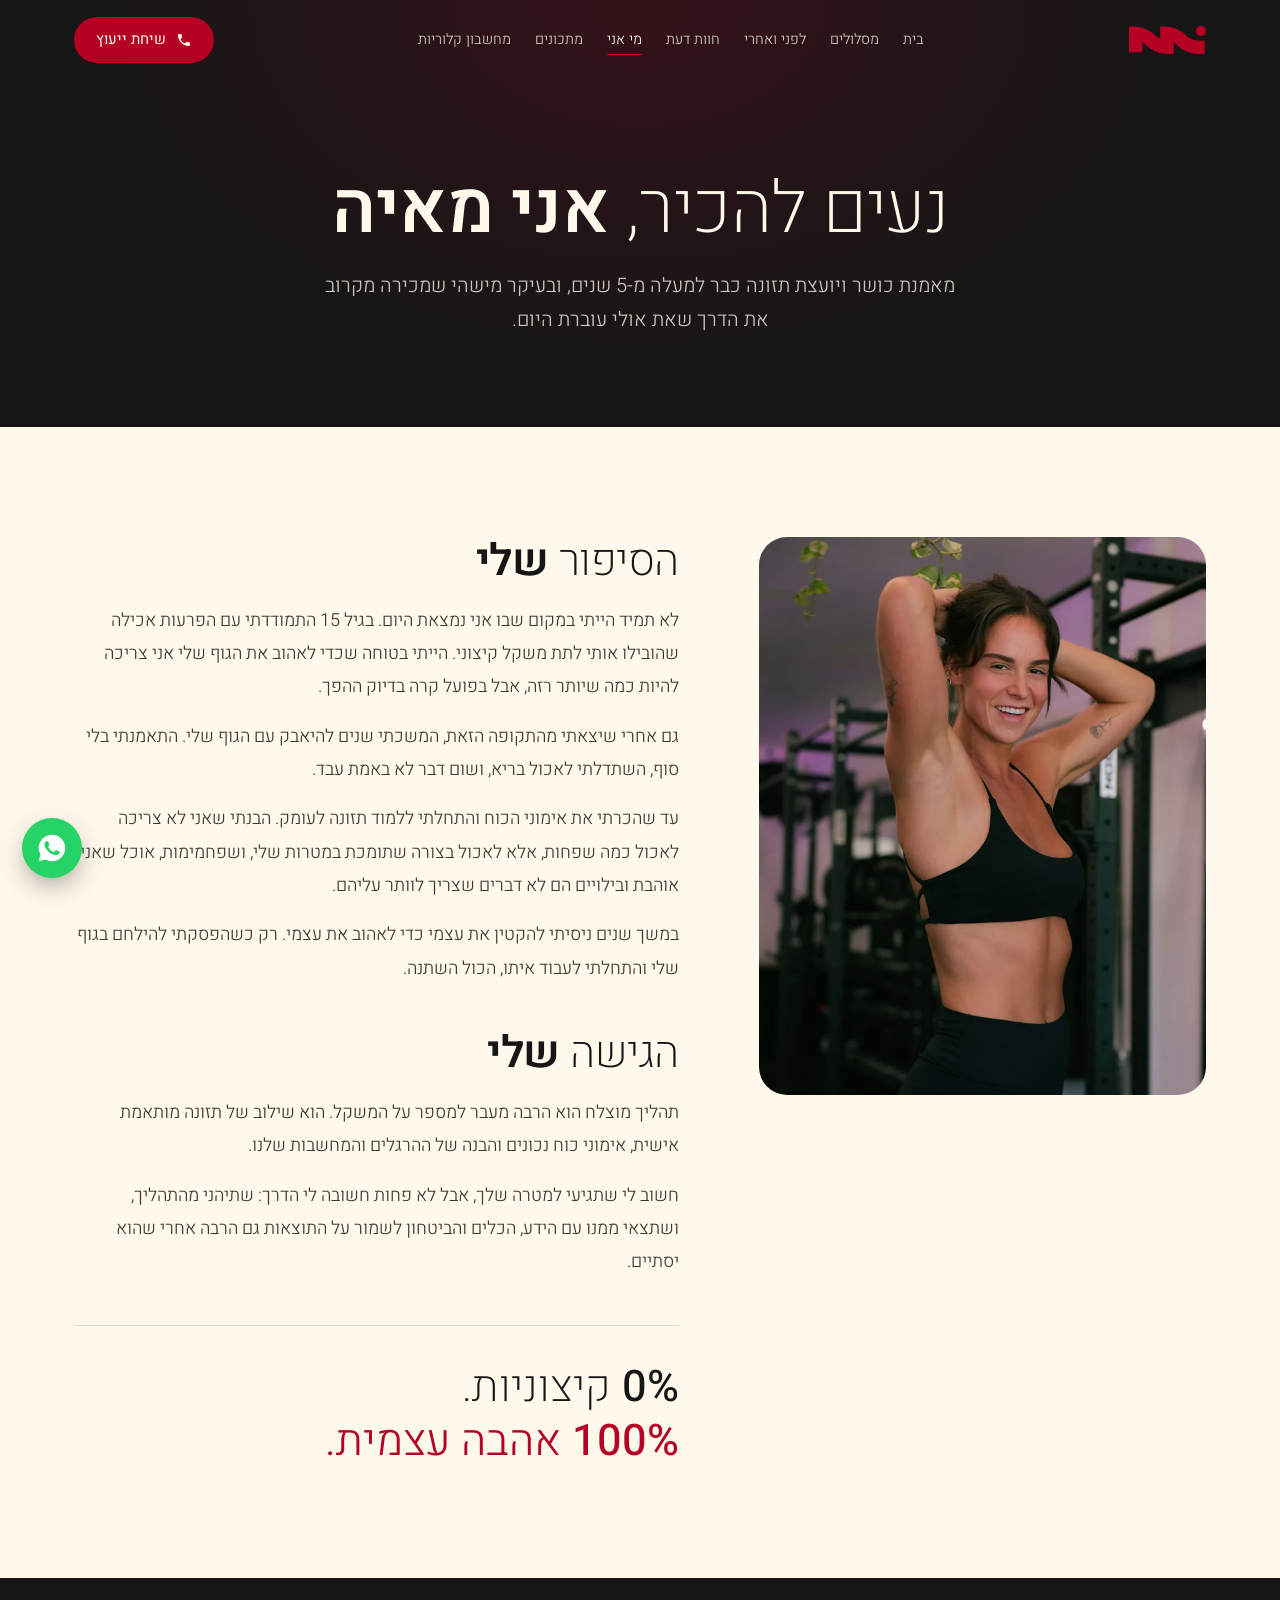
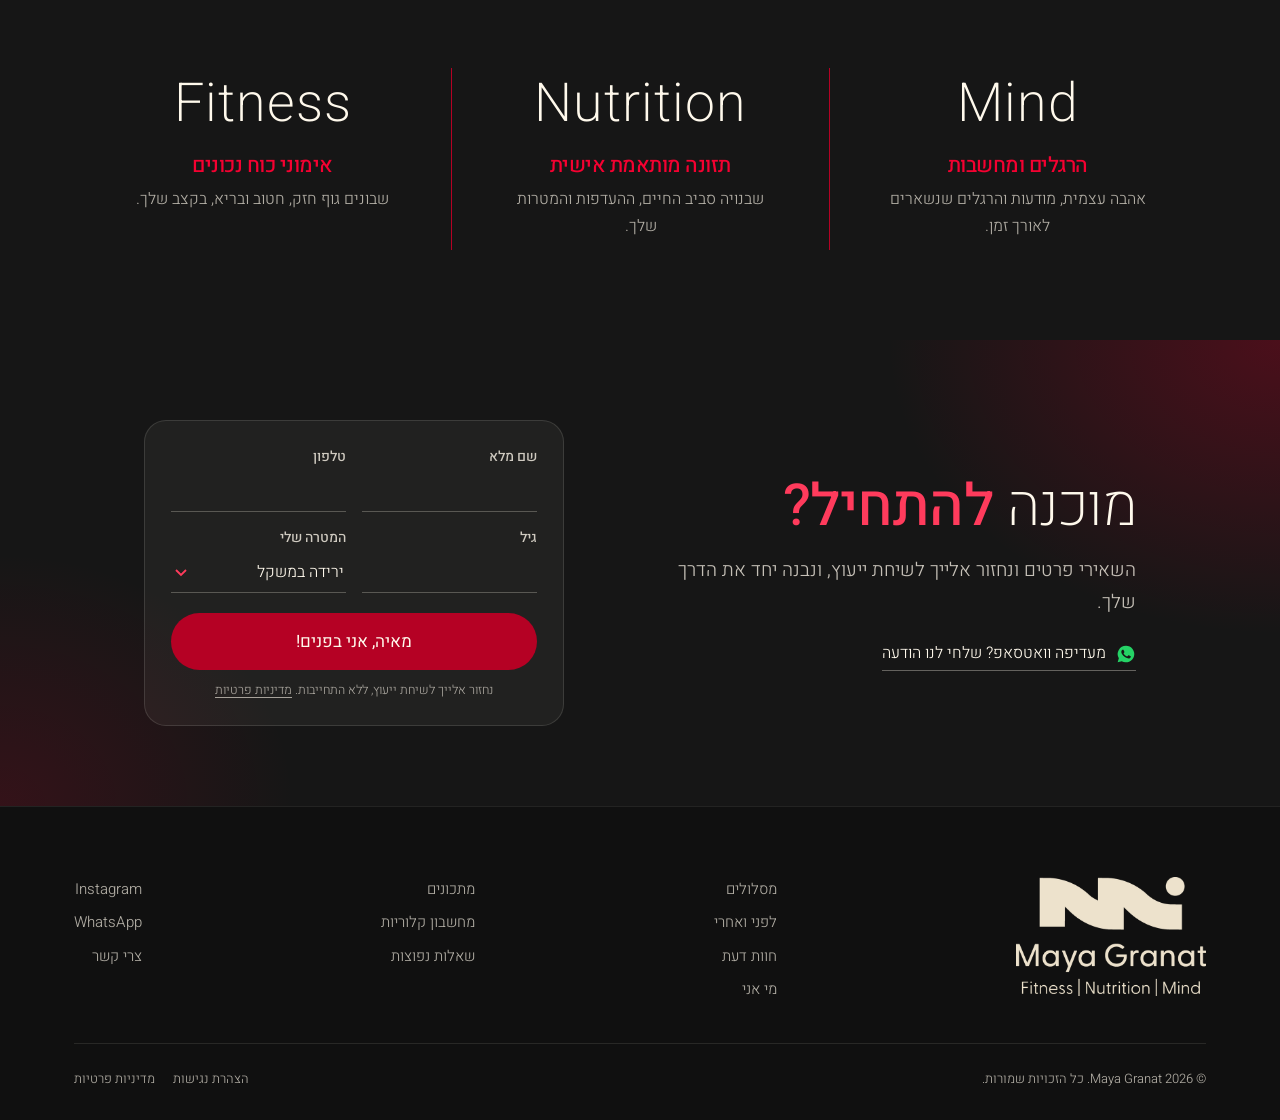
==== commit 93f49a74: "Add files via upload" ====
--- a/about.html
+++ b/about.html
@@ -3,18 +3,19 @@
 <head>
 <meta charset="utf-8">
 <meta name="viewport" content="width=device-width, initial-scale=1">
-<title>מי אני | מאיה גרנט</title>
-<meta name="description" content="נעים להכיר, אני מאיה גרנט. מאמנת כושר ויועצת תזונה כבר למעלה מ-5 שנים. 0% קיצוניות, 100% אהבה עצמית.">
-<meta name="robots" content="noindex, nofollow">
-<meta property="og:title" content="מי אני | מאיה גרנט">
-<meta property="og:description" content="נעים להכיר, אני מאיה גרנט. מאמנת כושר ויועצת תזונה כבר למעלה מ-5 שנים. 0% קיצוניות, 100% אהבה עצמית.">
+<title>מאיה גרנט: מאמנת כושר ויועצת תזונה | מי אני</title>
+<meta name="description" content="נעים להכיר, אני מאיה גרנט, מאמנת כושר ויועצת תזונה כבר למעלה מ-5 שנים. ליווי שמשלב תזונה, אימוני כוח ומיינד, עם 0% קיצוניות ו-100% אהבה עצמית.">
+
+<link rel="canonical" href="https://mayagranat.com/about.html">
+<meta property="og:title" content="מאיה גרנט: מאמנת כושר ויועצת תזונה | מי אני">
+<meta property="og:description" content="נעים להכיר, אני מאיה גרנט, מאמנת כושר ויועצת תזונה כבר למעלה מ-5 שנים. ליווי שמשלב תזונה, אימוני כוח ומיינד, עם 0% קיצוניות ו-100% אהבה עצמית.">
 <meta property="og:image" content="https://mayagranat.com/hero-1400.jpg">
 <meta property="og:locale" content="he_IL">
 <link rel="icon" type="image/png" href="logo-mark-red.png">
 <link rel="preconnect" href="https://fonts.googleapis.com">
 <link rel="preconnect" href="https://fonts.gstatic.com" crossorigin>
 <link href="https://fonts.googleapis.com/css2?family=Heebo:wght@200;300;400;500;600;700&display=swap" rel="stylesheet">
-<link rel="stylesheet" href="site.css?v=9cd4f567">
+<link rel="stylesheet" href="site.css?v=ddd0ba10">
 </head>
 <body class="page-about">
 <a class="skip" href="#main">דלגי לתוכן</a>
@@ -33,7 +34,7 @@
         <li><a data-p="calculator" href="calculator.html">מחשבון קלוריות</a></li>
       </ul>
     </nav>
-    <a class="btn btn-red hdr-cta" href="tel:+972507199885"><svg viewBox="0 0 24 24" aria-hidden="true"><path d="M6.6 10.8a15.1 15.1 0 0 0 6.6 6.6l2.2-2.2a1 1 0 0 1 1-.25 11.4 11.4 0 0 0 3.6.57 1 1 0 0 1 1 1V20a1 1 0 0 1-1 1A17 17 0 0 1 3 4a1 1 0 0 1 1-1h3.5a1 1 0 0 1 1 1c0 1.25.2 2.45.57 3.57a1 1 0 0 1-.25 1z"/></svg>שיחת ייעוץ</a>
+    <a class="btn btn-red hdr-cta" href="tel:+972533232021"><svg viewBox="0 0 24 24" aria-hidden="true"><path d="M6.6 10.8a15.1 15.1 0 0 0 6.6 6.6l2.2-2.2a1 1 0 0 1 1-.25 11.4 11.4 0 0 0 3.6.57 1 1 0 0 1 1 1V20a1 1 0 0 1-1 1A17 17 0 0 1 3 4a1 1 0 0 1 1-1h3.5a1 1 0 0 1 1 1c0 1.25.2 2.45.57 3.57a1 1 0 0 1-.25 1z"/></svg>שיחת ייעוץ</a>
     <button class="burger" aria-label="פתיחת תפריט" aria-controls="nav"><span></span><span></span><span></span></button>
   </div>
 </header>
@@ -78,14 +79,25 @@
     </div>
   </div>
 </section>
-<section class="cta-band">
-  <div class="wrap">
-    <h2>מוכנה <b>להתחיל?</b></h2>
-    <p>השאירי פרטים או שלחי הודעה, ונבנה יחד את הדרך שלך.</p>
-    <div class="row">
-      <a class="btn btn-cream wa-link" href="#" target="_blank" rel="noopener"><svg viewBox="0 0 24 24" aria-hidden="true"><use href="#wa-i"/></svg>בואי נדבר בוואטסאפ</a>
-      <a class="btn btn-line" href="index.html#contact">השאירי פרטים</a>
+<section class="cta-band band2">
+  <div class="wrap band-grid">
+    <div class="band-text">
+      <h2>מוכנה <b>להתחיל?</b></h2>
+      <p>השאירי פרטים ונחזור אלייך לשיחת ייעוץ, ונבנה יחד את הדרך שלך.</p>
+      <a class="band-wa wa-link" href="#" target="_blank" rel="noopener"><svg viewBox="0 0 24 24" aria-hidden="true"><use href="#wa-i"/></svg>מעדיפה וואטסאפ? שלחי לנו הודעה</a>
     </div>
+    <form class="lead-form band-form" novalidate>
+      <input type="text" name="_honey" tabindex="-1" autocomplete="off" aria-hidden="true" class="hp">
+      <label>שם מלא<input name="name" required autocomplete="name"></label>
+      <label>טלפון<input name="phone" type="tel" required autocomplete="tel" inputmode="tel" pattern="[0-9\-\+ ]{9,15}"></label>
+      <label>גיל<input name="age" type="number" inputmode="numeric" min="18" max="99" required title="הליווי מיועד לגילאי 18 ומעלה"></label>
+      <label>המטרה שלי
+        <select name="goal"><option>ירידה במשקל</option><option>חיטוב ועיצוב</option><option>שינוי הרכב גוף</option><option>בניית שריר</option><option>אורח חיים בריא והרגלים</option><option>אחר</option></select>
+      </label>
+      <button class="btn btn-red" type="submit">מאיה, אני בפנים!</button>
+      <p class="note">נחזור אלייך לשיחת ייעוץ, ללא התחייבות. <a href="privacy.html">מדיניות פרטיות</a></p>
+      <div class="thanks" role="status"><h3>תודה! קיבלנו את הפרטים</h3><p>נחזור אלייך בהקדם.</p></div>
+    </form>
   </div>
 </section>
 </main>
@@ -98,7 +110,7 @@
       <ul><li><a href="recipes.html">מתכונים</a></li><li><a href="calculator.html">מחשבון קלוריות</a></li><li><a href="index.html#faq">שאלות נפוצות</a></li></ul>
       <ul><li><a class="ig-link" href="#" target="_blank" rel="noopener">Instagram</a></li><li><a class="wa-link" href="#" target="_blank" rel="noopener">WhatsApp</a></li><li><a href="index.html#contact">צרי קשר</a></li></ul>
     </div>
-    <div class="bottom"><span>© <span id="yr"></span> Maya Granat. כל הזכויות שמורות.</span><span><a href="#">הצהרת נגישות</a></span></div>
+    <div class="bottom"><span>© <span id="yr"></span> Maya Granat. כל הזכויות שמורות.</span><span class="legal-links"><a href="accessibility.html">הצהרת נגישות</a><a href="privacy.html">מדיניות פרטיות</a></span></div>
   </div>
 </footer>
 
@@ -106,7 +118,7 @@
 
 <svg width="0" height="0" style="position:absolute" aria-hidden="true"><symbol id="wa-i" viewBox="0 0 24 24"><path d="M12 2a10 10 0 0 0-8.6 15.1L2 22l5-1.3A10 10 0 1 0 12 2zm5.3 14.1c-.2.6-1.3 1.2-1.8 1.2-.5.1-1 .2-3.3-.7-2.8-1.1-4.6-4-4.7-4.2-.1-.2-1.1-1.5-1.1-2.9s.7-2 1-2.3c.2-.3.5-.3.7-.3h.5c.2 0 .4 0 .6.5l.8 2c.1.2.1.4 0 .5l-.3.5-.4.4c-.1.1-.3.3-.1.6.2.3.8 1.3 1.6 2.1 1.1 1 2 1.3 2.3 1.4.3.1.5.1.6-.1l.9-1.1c.2-.3.4-.2.7-.1l1.9.9c.3.1.5.2.5.3.1.2.1.7-.1 1.3z"/></symbol></svg>
 
-<script src="site.js?v=6d06fa14"></script>
+<script src="site.js?v=f6d3aa0c"></script>
 
 </body>
 </html>
--- a/site.css
+++ b/site.css
@@ -944,3 +944,69 @@
 .wp-est{font-size:13.5px;line-height:1.65;color:#fff9ecb8;margin-top:12px;max-width:440px}
 .marquee .track{animation-duration:49s}
 .marquee .track{animation-duration:40s}
+/* עמודים משפטיים: נגישות ופרטיות */
+.legal-hero{padding:150px 0 70px}
+.legal{padding:60px 0 90px}
+.legal .wrap{max-width:780px}
+.legal .updated{font-size:14px;color:var(--muted);margin-bottom:26px}
+.legal h2{font-size:clamp(24px,3vw,30px);font-weight:500;margin:38px 0 12px;letter-spacing:0}
+.legal p,.legal li{font-size:17px;line-height:1.85;color:#2b2925}
+.legal ul{padding-right:22px;margin:8px 0 14px;display:grid;gap:6px}
+.legal li::marker{color:var(--red)}
+.legal a{color:var(--red);text-decoration:underline;text-underline-offset:3px}
+.legal-contact{background:#fff;border:1px solid var(--line);border-radius:18px;padding:20px 24px;margin-top:10px;display:grid;gap:4px}
+.legal-links{display:inline-flex;gap:18px}
+footer .legal-links a:hover{color:var(--cream)}
+#leadForm .note a{color:inherit;text-decoration:underline;text-underline-offset:3px}
+/* נגישות: סימון פוקוס בניווט מקלדת, ועצירת הפס הנע בפוקוס */
+a:focus-visible,button:focus-visible,summary:focus-visible,[tabindex]:focus-visible{outline:2px solid #ff3b5c;outline-offset:3px;border-radius:6px}
+.marquee:focus-within .track,.ba:focus-within .track{animation-play-state:paused}
+/* פסי הקריאה לפעולה בדפים הפנימיים: שחור עם נגיעות אדומות, כמו בדף הבית */
+.cta-band{background:radial-gradient(560px 420px at 100% 0,#b5012455,transparent 70%),radial-gradient(420px 360px at 0 100%,#b5012430,transparent 70%),var(--black);color:var(--cream)}
+.cta-band h2 b{color:#ff3b5c;font-weight:500}
+.cta-band p{color:#fff9ecc0}
+.cta-band .btn-cream{background:var(--red);color:#fff}
+.cta-band .btn-cream:hover{background:var(--red-d)}
+.cta-band .btn-line{border-color:#fff9ec55;color:var(--cream)}
+.cta-band .btn-line:hover{background:#fff9ec14;border-color:var(--cream)}
+/* פס קריאה לפעולה עם טופס קצר בדפים הפנימיים */
+.band2{text-align:right;padding:80px 0}
+.band-grid{display:grid;grid-template-columns:1fr 420px;gap:56px;align-items:center;max-width:1040px}
+.band-text h2{margin-bottom:14px}
+.band-text p{margin:0 0 22px;max-width:460px}
+.band-wa{display:flex;align-items:center;gap:10px;width:max-content;color:var(--cream);font-size:16px;margin-top:10px;border-bottom:1px solid #fff9ec55;padding-bottom:3px}
+.band-wa svg{width:20px;height:20px;fill:#25D366;flex:none}
+.band-wa:hover{border-bottom-color:var(--cream)}
+.band-form{background:#fff9ec0d;border:1px solid #fff9ec1f;border-radius:22px;padding:24px 26px;display:grid;grid-template-columns:1fr 1fr;gap:14px 16px}
+.band-form .hp{position:absolute;width:1px;height:1px;opacity:0;pointer-events:none}
+.band-form label{display:flex;flex-direction:column;gap:4px;font-size:14px;font-weight:500;color:#fff9ecc8}
+.band-form input,.band-form select{font-family:inherit;font-size:16px;color:var(--cream);background:transparent;border:0;border-bottom:1.5px solid #fff9ec40;padding:6px 2px 8px;border-radius:0;width:100%}
+.band-form select{appearance:none;-webkit-appearance:none;background:transparent url("data:image/svg+xml,%3Csvg xmlns='http://www.w3.org/2000/svg' width='12' height='8'%3E%3Cpath d='M1 1l5 5 5-5' fill='none' stroke='%23ff3b5c' stroke-width='1.8'/%3E%3C/svg%3E") no-repeat left 4px center;padding-left:24px}
+.band-form select option{color:var(--black)}
+.band-form input:focus,.band-form select:focus{outline:0;border-bottom-color:#ff3b5c}
+.band-form input[type=number]{-moz-appearance:textfield}.band-form input[type=number]::-webkit-inner-spin-button{-webkit-appearance:none}
+.band-form .btn{grid-column:1/-1;justify-content:center;margin-top:6px}
+.band-form .note{grid-column:1/-1;font-size:12.5px;color:#fff9ec99;text-align:center;margin:-4px 0 0}
+.band-form .note a{color:inherit;text-decoration:underline;text-underline-offset:3px}
+.band-form .thanks{grid-column:1/-1;color:var(--cream)}
+.band-form .thanks h3{font-size:24px;font-weight:300;margin-bottom:6px}
+@media (max-width:900px){.band-grid{grid-template-columns:1fr;gap:30px}.band2{text-align:center}.band-text p{margin-inline:auto}.band-wa{margin-inline:auto}}
+@media (max-width:420px){.band-form{grid-template-columns:1fr;padding:20px}}
+/* ליד מתוך המחשבון */
+.wp-lead{border-top:1px solid #fff9ec22;padding-top:18px;margin-top:4px;display:grid;gap:10px}
+.wp-lead .hp{position:absolute;width:1px;height:1px;opacity:0;pointer-events:none}
+.wp-lead .wp-q{margin:0}
+.wp-qs{font-size:14px;color:#fff9ecb0;margin-top:-6px}
+.wp-lead-row{display:grid;grid-template-columns:1fr 1fr;gap:12px}
+.wp-lead label{display:flex;flex-direction:column;gap:4px;font-size:13.5px;color:#fff9ecc0;font-weight:500}
+.wp-lead input{font-family:inherit;font-size:16px;color:var(--cream);background:#fff9ec0d;border:1.5px solid #fff9ec2a;border-radius:12px;padding:10px 12px;width:100%}
+.wp-lead input:focus{outline:0;border-color:#ff3b5c}
+.wp-lead-note{font-size:12px;text-align:center}
+.wp-lead-note a{color:#fff9ec99;text-decoration:underline;text-underline-offset:3px}
+.wp-lead .thanks{color:var(--cream);padding:14px 0 6px}
+.wp-lead .thanks h3{font-size:26px;font-weight:300;color:#ff3b5c}
+.wp-res .wp-wa{width:100%;justify-content:center;margin-top:14px;border:1px solid #fff9ec44;color:var(--cream);background:transparent}
+.wp-res .wp-wa svg{fill:#25D366}
+.wp-res .wp-wa:hover{background:#fff9ec12}
+@media (max-width:420px){.wp-lead-row{grid-template-columns:1fr}}
+.wp-res form.wp-lead{background:none;color:var(--cream);border-radius:0;padding:18px 0 0}
